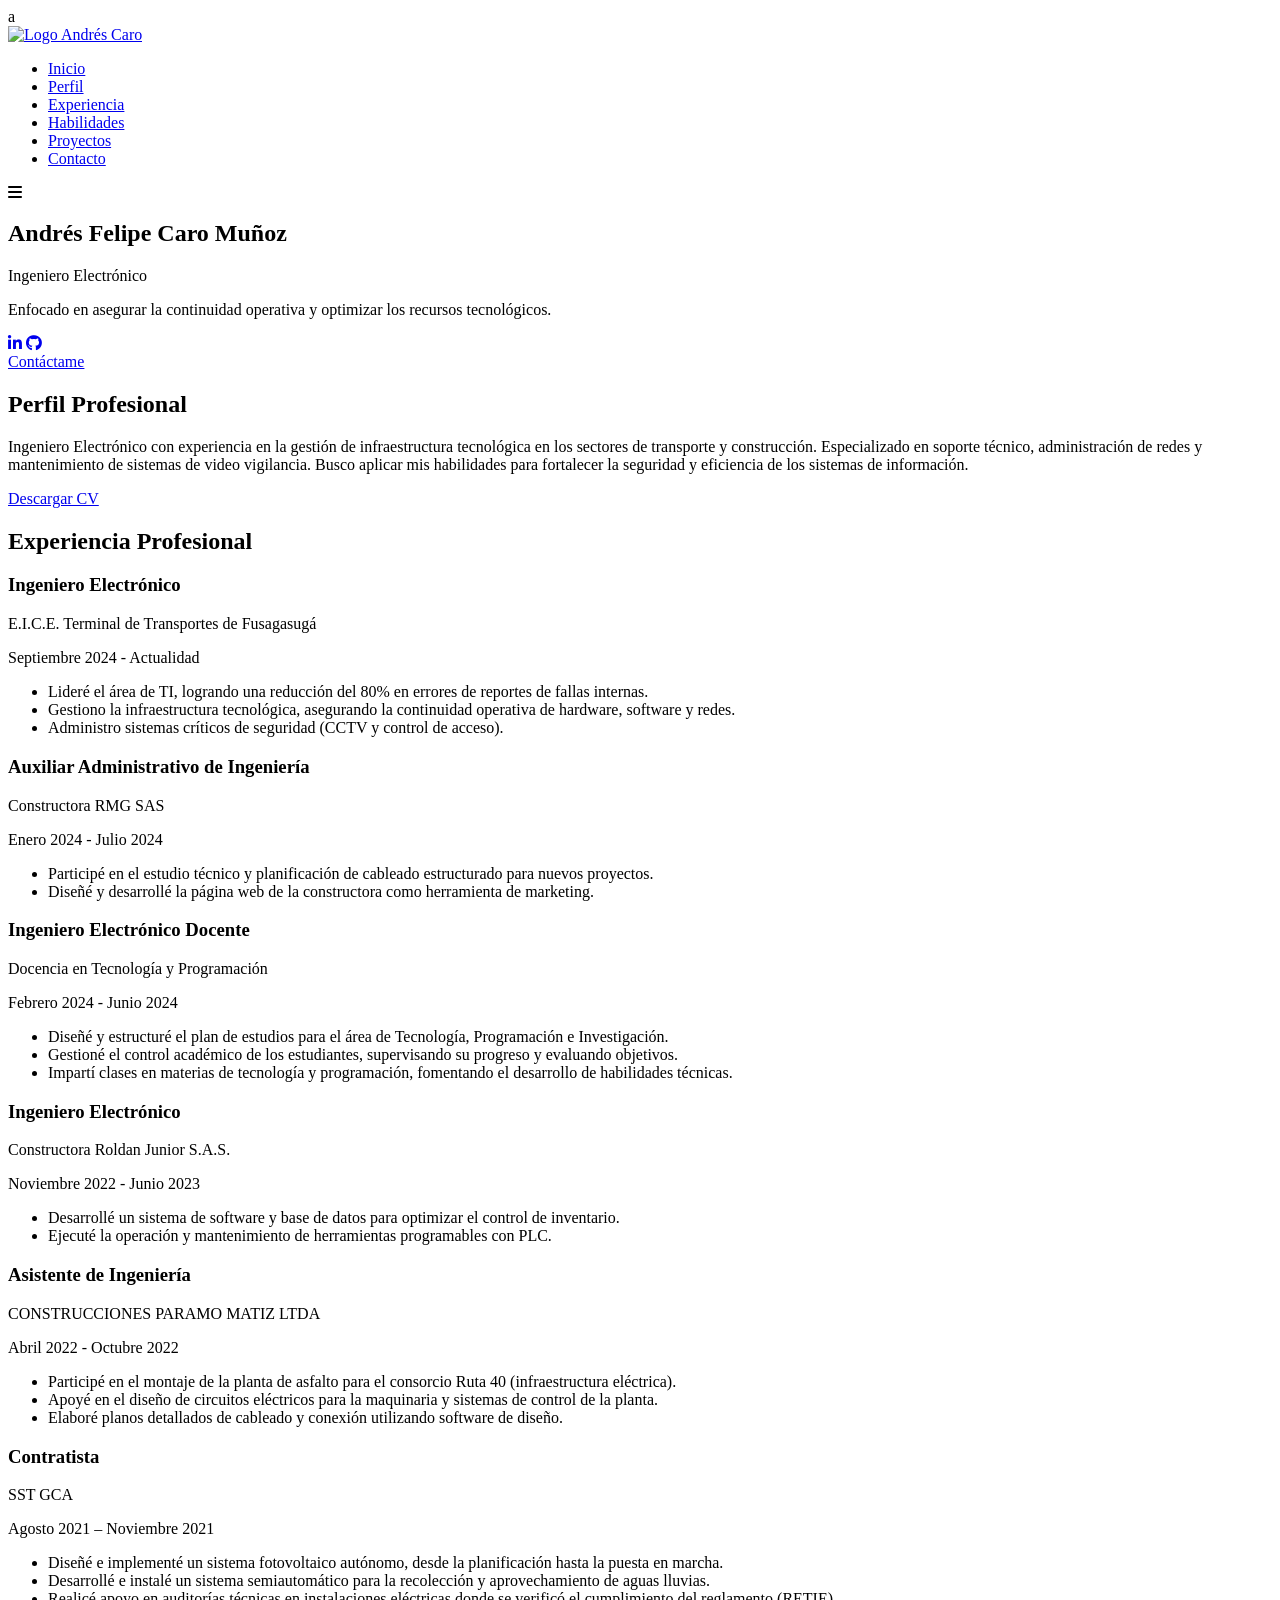
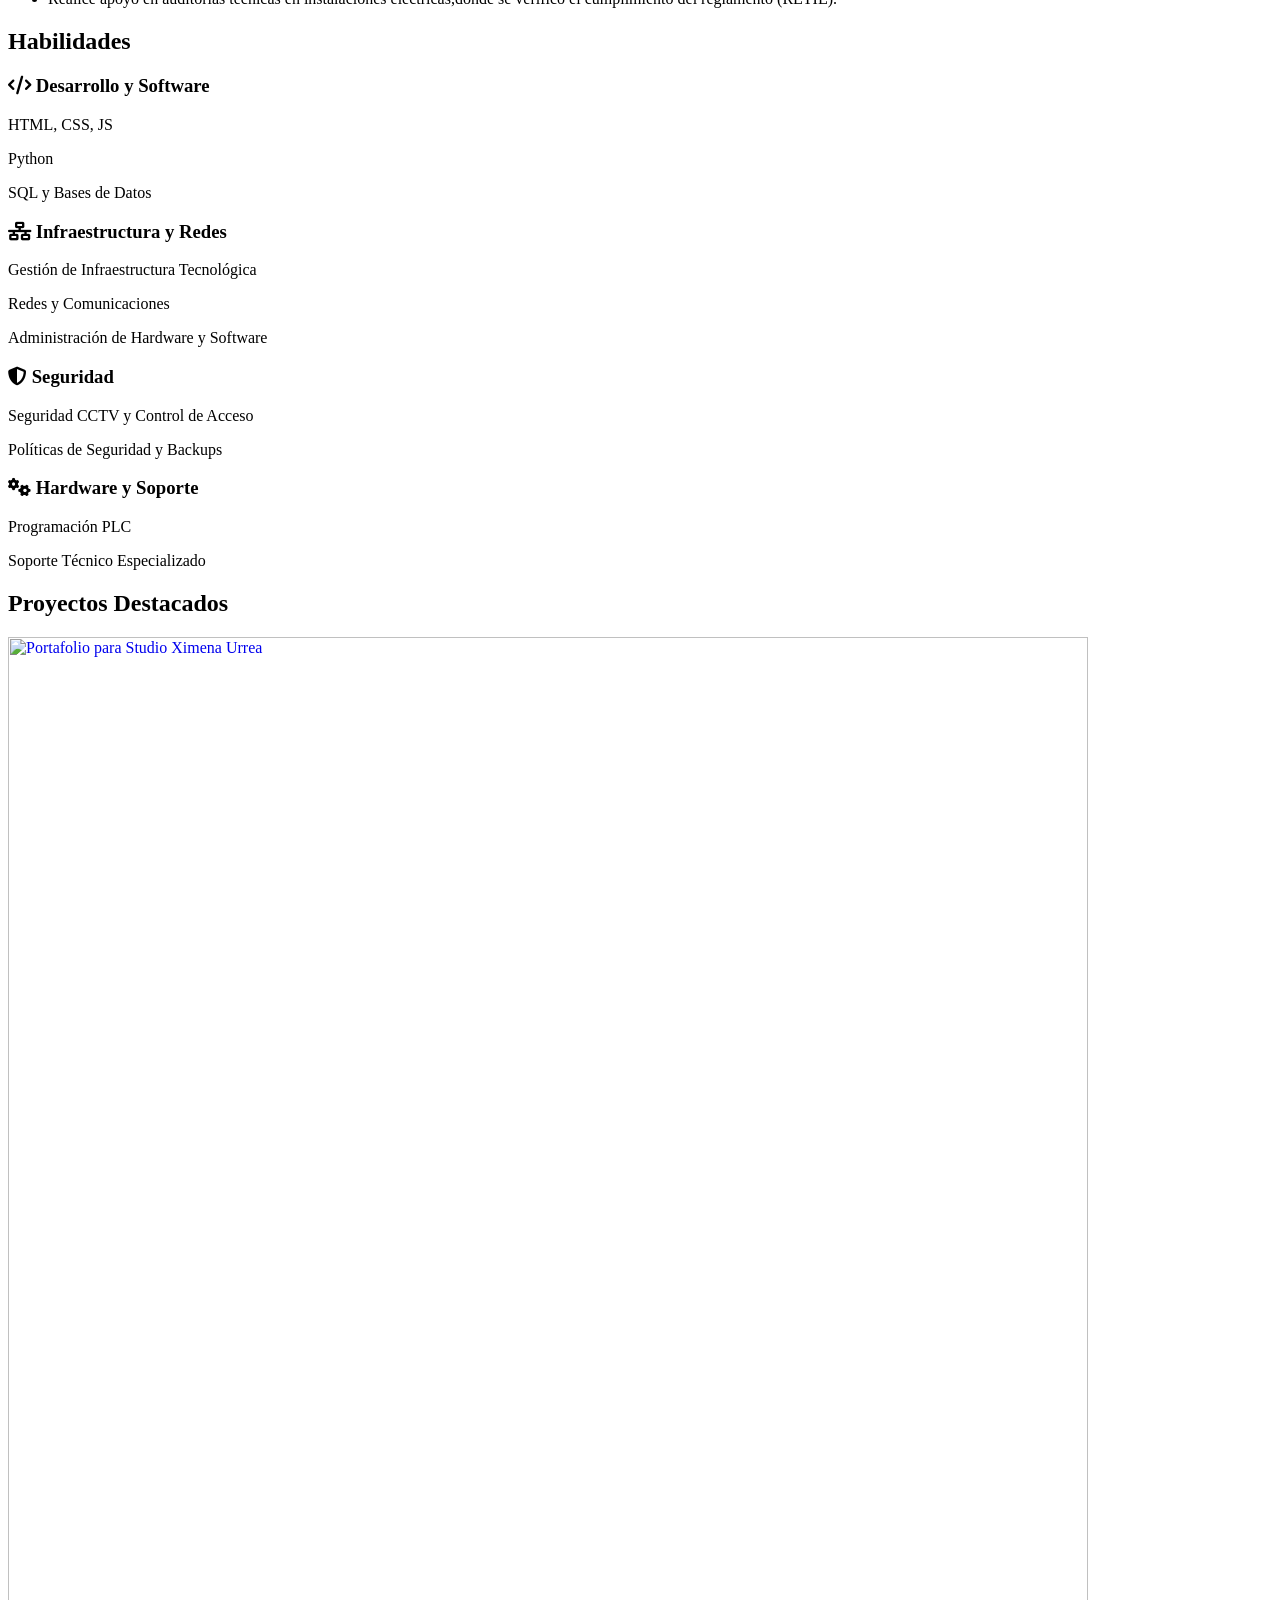
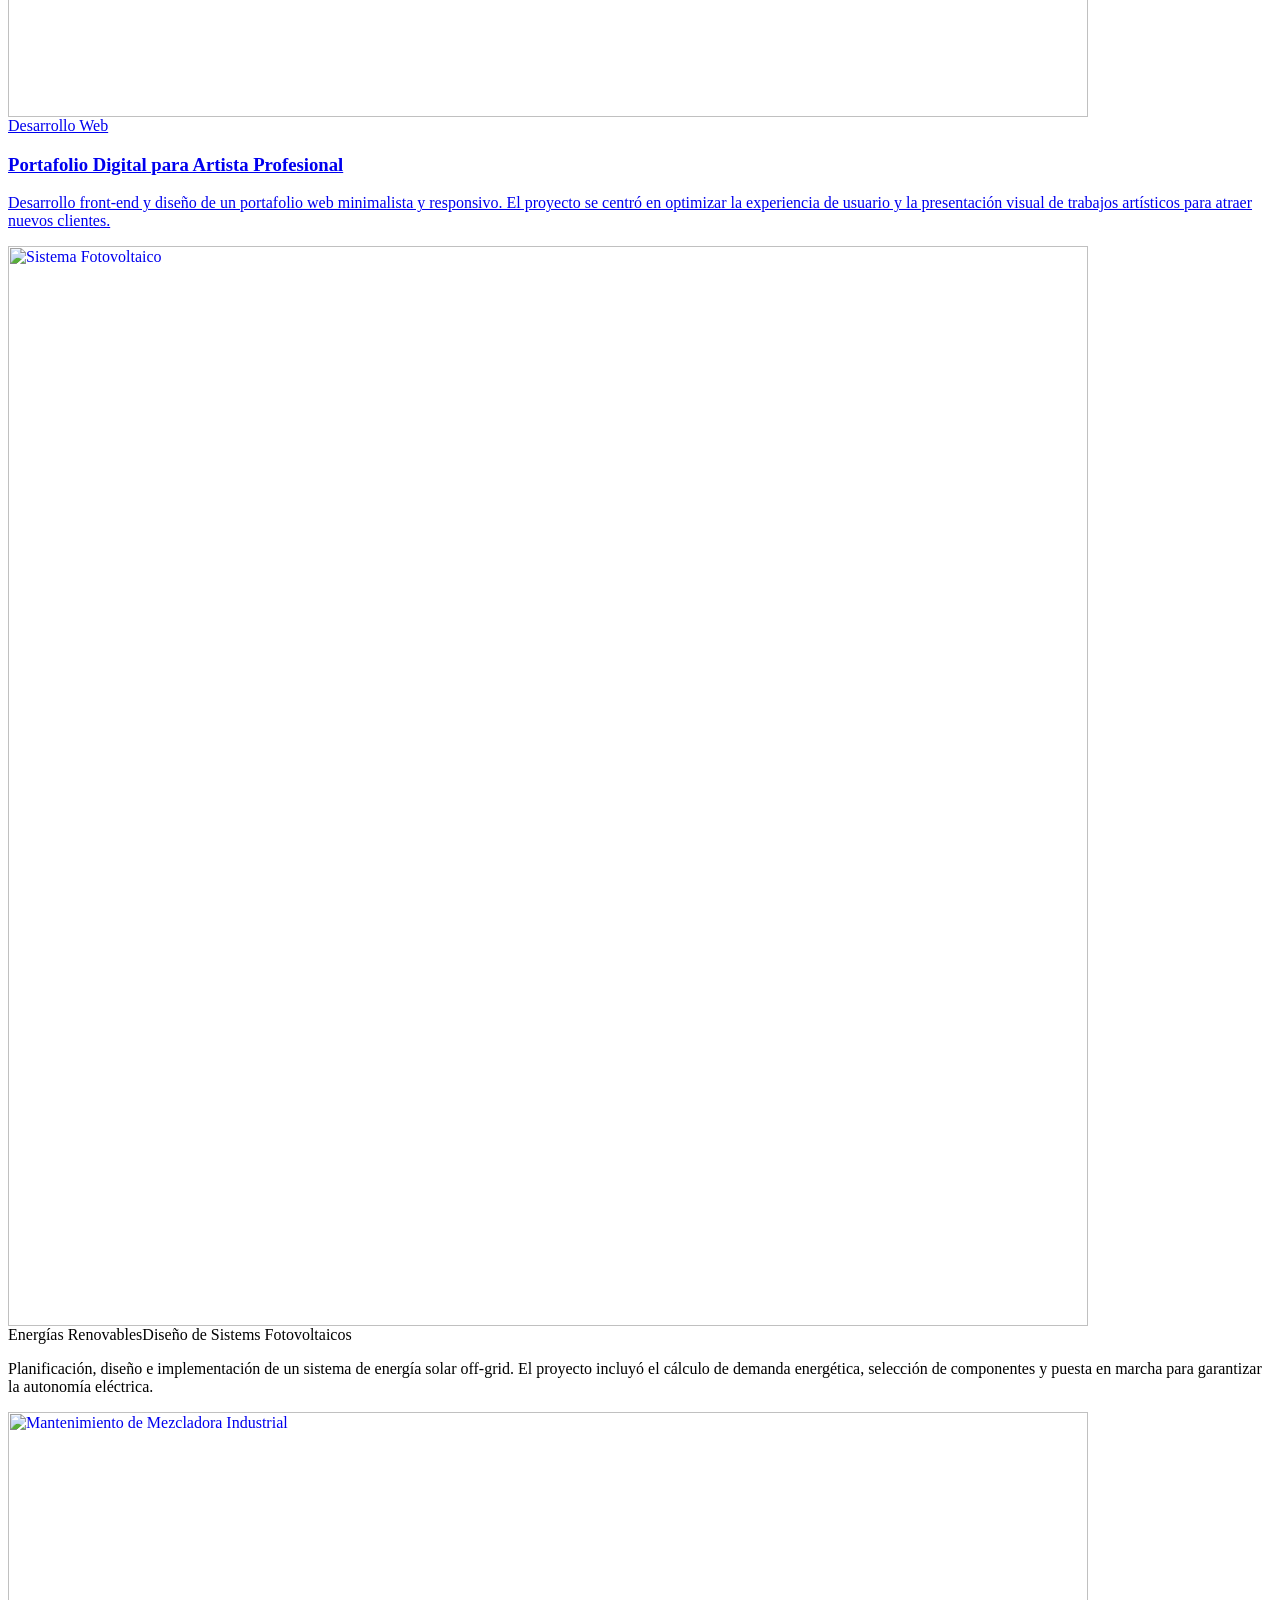
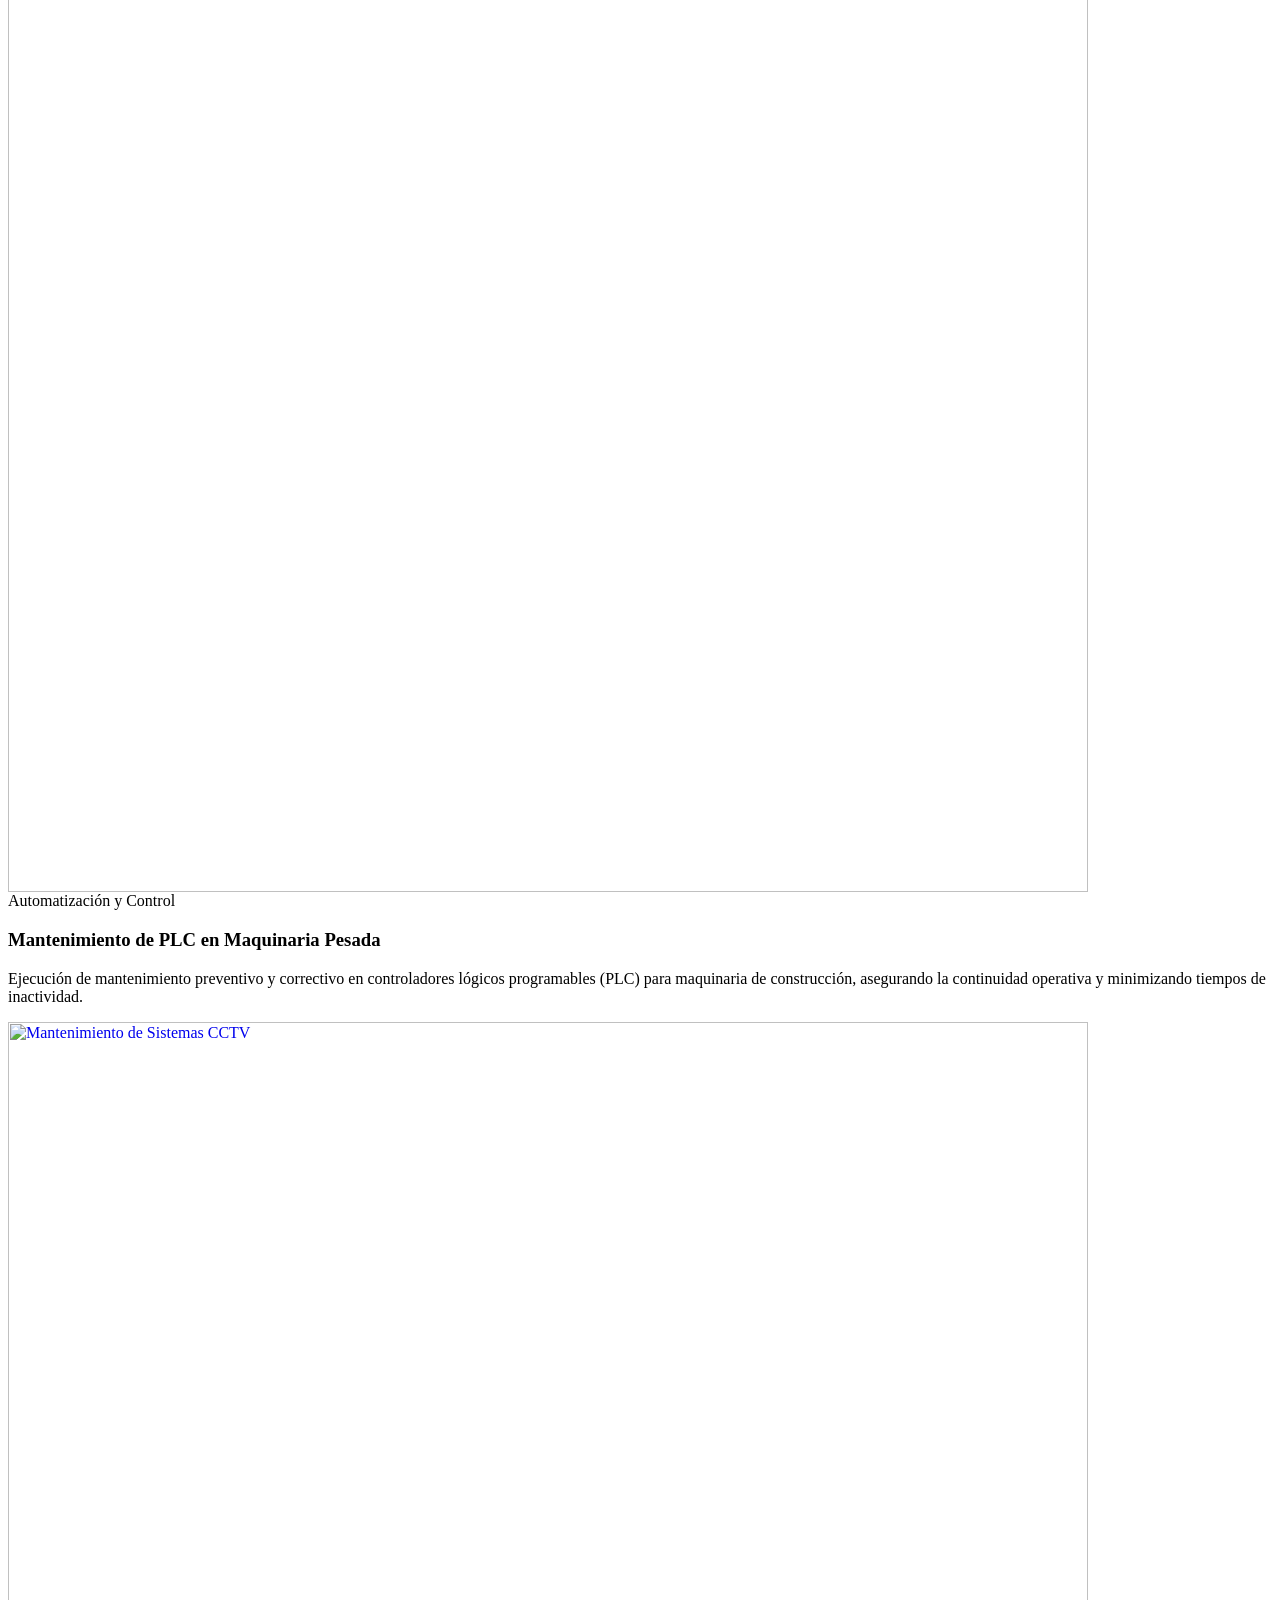
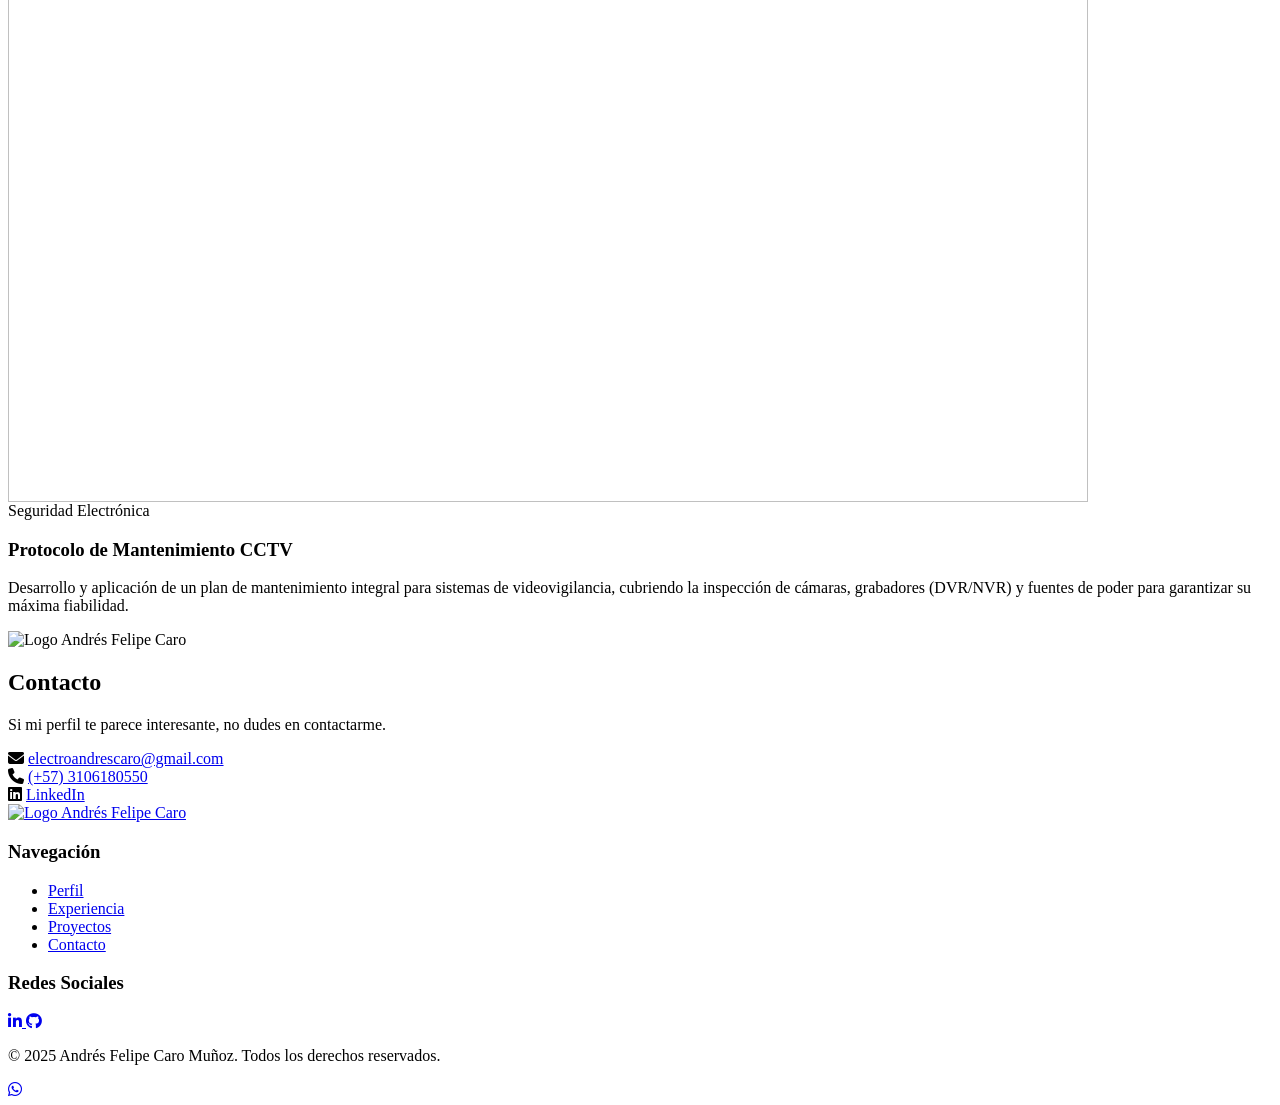
==== index.html @ 44fc9783 "Add files via upload" ====
a<!DOCTYPE html>
<html lang="es">
<head>
    <meta charset="UTF-8">
    <meta name="viewport" content="width=device-width, initial-scale=1.0">
    <title>Andrés Felipe Caro Muñoz | Ingeniero Electrónico</title>
    <link rel="icon" type="image/png" href="images/logo.png">
    <link rel="stylesheet" href="https://unpkg.com/aos@next/dist/aos.css" />

    <link rel="stylesheet" href="style.css">
    <link rel="stylesheet" href="https://cdnjs.cloudflare.com/ajax/libs/font-awesome/6.4.0/css/all.min.css">


    <link rel="stylesheet" href="https://unpkg.com/aos@next/dist/aos.css" />

    <link rel="stylesheet" href="https://cdnjs.cloudflare.com/ajax/libs/baguettebox.js/1.11.1/baguetteBox.min.css">

    <link rel="stylesheet" href="style.css">
</head>
<body>

    <header class="header">
        <nav class="nav container">
            <a href="#inicio" class="nav__logo">
                <img src="images/logo_pequeno.png" alt="Logo Andrés Caro" class="nav__logo-img">
            </a>

            <ul class="nav__list">
                <li class="nav__item"><a href="#inicio" class="nav__link">Inicio</a></li>
                <li class="nav__item"><a href="#sobre-mi" class="nav__link">Perfil</a></li>
                <li class="nav__item"><a href="#experiencia" class="nav__link">Experiencia</a></li>
                <li class="nav__item"><a href="#habilidades" class="nav__link">Habilidades</a></li>
                <li class="nav__item"><a href="#proyectos" class="nav__link">Proyectos</a></li>
                <li class="nav__item"><a href="#contacto" class="nav__link">Contacto</a></li>
            </ul>

            <div class="nav__toggle" id="nav-toggle">
                <i class="fas fa-bars"></i>
            </div>
        </nav>
    </header>

    <main>
        <section id="inicio" class="inicio">
            <div class="inicio__container">

                <h1>Andrés Felipe Caro Muñoz</h1>
                <p class="inicio__profesion">Ingeniero Electrónico</p>
                <p class="inicio__descripcion">
                    Enfocado en asegurar la continuidad operativa y optimizar los recursos tecnológicos.
                </p>
                <div class="inicio__social">
                    <a href="https://www.linkedin.com/in/afcaro7" target="_blank" class="inicio__social-link" aria-label="LinkedIn"><i class="fab fa-linkedin-in"></i></a>
                    <a href="https://github.com/AFC7" target="_blank" class="inicio__social-link" aria-label="GitHub"><i class="fab fa-github"></i></a>
                </div>
                <a href="#contacto" class="button">Contáctame</a>
            </div>
        </section>

        <section id="sobre-mi" class="section">
            <h2 class="section__title" data-aos="fade-down">Perfil Profesional</h2>
            <div class="sobre-mi__container container" data-aos="fade-down">
                <p>
                    Ingeniero Electrónico con experiencia en la gestión de infraestructura tecnológica en los sectores de transporte y construcción. Especializado en soporte técnico, administración de redes y mantenimiento de sistemas de video vigilancia. Busco aplicar mis habilidades para fortalecer la seguridad y eficiencia de los sistemas de información.
                </p>
                <a href="CV_AFC_20_25.pdf" class="button" download>Descargar CV</a>
            </div>
        </section>

        <section id="experiencia" class="section">
            <h2 class="section__title" data-aos="fade-down">Experiencia Profesional</h2>
            <div class="experiencia__container container">
                <div class="experiencia__item" data-aos="fade-up">
                    <h3>Ingeniero Electrónico</h3>
                    <p class="experiencia__empresa">E.I.C.E. Terminal de Transportes de Fusagasugá</p>
                    <p class="experiencia__fecha">Septiembre 2024 - Actualidad</p>
                    <ul>
                        <li>Lideré el área de TI, logrando una reducción del 80% en errores de reportes de fallas internas.</li>
                        <li>Gestiono la infraestructura tecnológica, asegurando la continuidad operativa de hardware, software y redes.</li>
                        <li>Administro sistemas críticos de seguridad (CCTV y control de acceso).</li>
                    </ul>
                </div>
               <div class="experiencia__item" data-aos="fade-up">
                    <h3>Auxiliar Administrativo de Ingeniería</h3>
                    <p class="experiencia__empresa">Constructora RMG SAS</p>
                    <p class="experiencia__fecha">Enero 2024 - Julio 2024</p>
                    <ul>
                        <li>Participé en el estudio técnico y planificación de cableado estructurado para nuevos proyectos.</li>
                        <li>Diseñé y desarrollé la página web de la constructora como herramienta de marketing.</li>
                    </ul>
                </div>
                <div class="experiencia__item" data-aos="fade-up">
                    <h3>Ingeniero Electrónico Docente</h3>
                    <p class="experiencia__empresa">Docencia en Tecnología y Programación</p>
                    <p class="experiencia__fecha">Febrero 2024 - Junio 2024</p>
                    <ul>
                        <li>Diseñé y estructuré el plan de estudios para el área de Tecnología, Programación e Investigación.</li>
                        <li>Gestioné el control académico de los estudiantes, supervisando su progreso y evaluando objetivos.</li>
                        <li>Impartí clases en materias de tecnología y programación, fomentando el desarrollo de habilidades técnicas.</li>
                    </ul>
                </div>
                <div class="experiencia__item" data-aos="fade-up">
                    <h3>Ingeniero Electrónico</h3>
                    <p class="experiencia__empresa">Constructora Roldan Junior S.A.S.</p>
                    <p class="experiencia__fecha">Noviembre 2022 - Junio 2023</p>
                    <ul>
                        <li>Desarrollé un sistema de software y base de datos para optimizar el control de inventario.</li>
                        <li>Ejecuté la operación y mantenimiento de herramientas programables con PLC.</li>
                    </ul>
                </div>
                <div class="experiencia__item" data-aos="fade-up">
                    <h3>Asistente de Ingeniería</h3>
                    <p class="experiencia__empresa">CONSTRUCCIONES PARAMO MATIZ LTDA</p>
                    <p class="experiencia__fecha">Abril 2022 - Octubre 2022</p>
                    <ul>
                        <li>Participé en el montaje de la planta de asfalto para el consorcio Ruta 40 (infraestructura eléctrica).</li>
                        <li>Apoyé en el diseño de circuitos eléctricos para la maquinaria y sistemas de control de la planta.</li>
                        <li>Elaboré planos detallados de cableado y conexión utilizando software de diseño.</li>
                    </ul>
                </div>
                <div class="experiencia__item" data-aos="fade-up">
                    <h3>Contratista</h3>
                    <p class="experiencia__empresa">SST GCA</p>
                    <p class="experiencia__fecha">Agosto 2021 – Noviembre 2021</p>
                    <ul>
                        <li>Diseñé e implementé un sistema fotovoltaico autónomo, desde la planificación hasta la puesta en marcha.</li>
                        <li>Desarrollé e instalé un sistema semiautomático para la recolección y aprovechamiento de aguas lluvias.</li>
                        <li>Realicé apoyo en auditorías técnicas en instalaciones eléctricas,donde se verificó el cumplimiento del reglamento (RETIE).</li>
                    </ul>
                </div>
            </div>
        </section>

<section id="habilidades" class="section">
    <h2 class="section__title" data-aos="fade-down">Habilidades</h2>
    <div class="habilidades__grid container">

        <div class="habilidad__categoria" data-aos="fade-up">
            <h3><i class="fas fa-code"></i> Desarrollo y Software</h3>
            <div class="habilidad__item">
                <p>HTML, CSS, JS</p>
                <div class="habilidad__barra"><span style="width: 90%;"></span></div>
            </div>
            <div class="habilidad__item">
                <p>Python</p>
                <div class="habilidad__barra"><span style="width: 75%;"></span></div>
            </div>
            <div class="habilidad__item">
                <p>SQL y Bases de Datos</p>
                <div class="habilidad__barra"><span style="width: 80%;"></span></div>
            </div>
        </div>

        <div class="habilidad__categoria" data-aos="fade-up" data-aos-delay="100">
            <h3><i class="fas fa-network-wired"></i> Infraestructura y Redes</h3>
            <div class="habilidad__item">
                <p>Gestión de Infraestructura Tecnológica</p>
                <div class="habilidad__barra"><span style="width: 95%;"></span></div>
            </div>
            <div class="habilidad__item">
                <p>Redes y Comunicaciones</p>
                <div class="habilidad__barra"><span style="width: 85%;"></span></div>
            </div>
            <div class="habilidad__item">
                <p>Administración de Hardware y Software</p>
                <div class="habilidad__barra"><span style="width: 90%;"></span></div>
            </div>
        </div>

        <div class="habilidad__categoria" data-aos="fade-up" data-aos-delay="200">
            <h3><i class="fas fa-shield-alt"></i> Seguridad</h3>
            <div class="habilidad__item">
                <p>Seguridad CCTV y Control de Acceso</p>
                <div class="habilidad__barra"><span style="width: 90%;"></span></div>
            </div>
            <div class="habilidad__item">
                <p>Políticas de Seguridad y Backups</p>
                <div class="habilidad__barra"><span style="width: 80%;"></span></div>
            </div>
        </div>

        <div class="habilidad__categoria" data-aos="fade-up" data-aos-delay="300">
            <h3><i class="fas fa-cogs"></i> Hardware y Soporte</h3>
            <div class="habilidad__item">
                <p>Programación PLC</p>
                <div class="habilidad__barra"><span style="width: 70%;"></span></div>
            </div>
            <div class="habilidad__item">
                <p>Soporte Técnico Especializado</p>
                <div class="habilidad__barra"><span style="width: 95%;"></span></div>
            </div>
        </div>

    </div>
</section>
   <section id="proyectos" class="section">
            <h2 class="section__title" data-aos="fade-down">Proyectos Destacados</h2>
            <div class="proyectos-grid container gallery">

                <div class="proyecto-card" data-aos="fade-up">
                    <a href="https://www.studioximenaurrea.site/" target="_blank" class="proyecto-card-link">
                        <div class="proyecto-card-imagen">
                            <img src="images/proyecto-web.webp" alt="Portafolio para Studio Ximena Urrea" width="1080" height="1080">
                        </div>
                        <div class="proyecto-card-contenido">
                            <span class="proyecto-card-categoria">Desarrollo Web</span>
                            <h3>Portafolio Digital para Artista Profesional</h3>
                            <p>Desarrollo front-end y diseño de un portafolio web minimalista y responsivo. El proyecto se centró en optimizar la experiencia de usuario y la presentación visual de trabajos artísticos para atraer nuevos clientes.</p>
                        </div>
                    </a>
                </div>

                <div class="proyecto-card" data-aos="fade-up" data-aos-delay="100">
                    <div class="proyecto-card-imagen">
                        <a href="images/panel.webp" data-caption="Instalación de paneles solares en campo.">
                            <img src="images/panel.webp" alt="Sistema Fotovoltaico" width="1080" height="1080">
                        </a>
                        <a href="images/fotovoltaico-2.webp" data-caption="Detalle del inversor y banco de baterías." style="display:none;"></a>
                        <a href="images/fotovoltaico-3.webp" data-caption="Diagrama de conexión del sistema." style="display:none;"></a>
                    </div>
                    <div class="proyecto-card-contenido">
                        <span class="proyecto-card-categoria">Energías Renovables</span
                        <h3>Diseño de Sistems Fotovoltaicos </h3>
                        <p>Planificación, diseño e implementación de un sistema de energía solar off-grid. El proyecto incluyó el cálculo de demanda energética, selección de componentes y puesta en marcha para garantizar la autonomía eléctrica.</p>
                    </div>
                </div>

                <div class="proyecto-card" data-aos="fade-up" data-aos-delay="200">
                    <div class="proyecto-card-imagen">
                        <a href="images/mezcladora.webp" data-caption="Mantenimiento de PLC en mezcladora de concreto.">
                            <img src="images/mezcladora.webp" alt="Mantenimiento de Mezcladora Industrial" width="1080" height="1080">
                        </a>
                    </div>
                    <div class="proyecto-card-contenido">
                        <span class="proyecto-card-categoria">Automatización y Control</span>
                        <h3>Mantenimiento de PLC en Maquinaria Pesada</h3>
                        <p>Ejecución de mantenimiento preventivo y correctivo en controladores lógicos programables (PLC) para maquinaria de construcción, asegurando la continuidad operativa y minimizando tiempos de inactividad.</p>
                    </div>
                </div>

                <div class="proyecto-card" data-aos="fade-up" data-aos-delay="300">
                    <div class="proyecto-card-imagen">
                        <a href="images/mantenimiento sistemas CCTV.webp" data-caption="Protocolo de mantenimiento preventivo para sistemas de videovigilancia.">
                            <img src="images/mantenimiento sistemas CCTV.webp" alt="Mantenimiento de Sistemas CCTV" width="1080" height="1080">
                        </a>
                    </div>
                    <div class="proyecto-card-contenido">
                        <span class="proyecto-card-categoria">Seguridad Electrónica</span>
                        <h3>Protocolo de Mantenimiento CCTV</h3>
                        <p>Desarrollo y aplicación de un plan de mantenimiento integral para sistemas de videovigilancia, cubriendo la inspección de cámaras, grabadores (DVR/NVR) y fuentes de poder para garantizar su máxima fiabilidad.</p>
                    </div>
                </div>

            </div>
        </section>

        <section id="contacto" class="section">
            <div class="contacto__logo-container" data-aos="fade-up">
                <img src="images/logo.png" alt="Logo Andrés Felipe Caro" class="contacto__logo-img">
            </div>
            <h2 class="section__title" data-aos="fade-down">Contacto</h2>
            <div class="contacto__container container">
                <p>Si mi perfil te parece interesante, no dudes en contactarme.</p>
                <div class="contacto__info">
                    <div class="contacto__item">
                        <i class="fas fa-envelope"></i>
                        <a href="mailto:electroandrescaro@gmail.com">electroandrescaro@gmail.com</a>
                    </div>
                    <div class="contacto__item">
                        <i class="fas fa-phone"></i>
                        <a href="tel:+573106180550">(+57) 3106180550</a>
                    </div>
                     <div class="contacto__item">
                        <i class="fab fa-linkedin"></i>
                        <a href="https://www.linkedin.com/in/afcaro7" target="_blank">LinkedIn</a>
                    </div>
                </div>
            </div>
        </section>
    </main>

  <footer class="footer">
        <div class="footer__container container">
            
            <div class="footer__content">
                <a href="#inicio" class="footer__logo">
                    <img src="images/logo.png" alt="Logo Andrés Felipe Caro" class="footer__logo-img">
                </a>
            </div>

            <div class="footer__content">
                <h3 class="footer__title">Navegación</h3>
                <ul class="footer__links">
                    <li><a href="#sobre-mi" class="footer__link">Perfil</a></li>
                    <li><a href="#experiencia" class="footer__link">Experiencia</a></li>
                    <li><a href="#proyectos" class="footer__link">Proyectos</a></li>
                    <li><a href="#contacto" class="footer__link">Contacto</a></li>
                </ul>
            </div>

            <div class="footer__content">
                <h3 class="footer__title">Redes Sociales</h3>
                <div class="footer__social">
                    <a href="https://www.linkedin.com/in/afcaro7" target="_blank" class="footer__social-link">
                        <i class="fab fa-linkedin-in"></i>
                    </a>
                    <a href="https://github.com/AFC7" target="_blank" class="footer__social-link">
                        <i class="fab fa-github"></i>
                    </a>
                </div>
            </div>

        </div>

        <p class="footer__copy">&#169; 2025 Andrés Felipe Caro Muñoz. Todos los derechos reservados.</p>
    </footer>
    <a href="https://wa.me/573106180550?text=Hola%20Andrés,%20vi%20tu%20portafolio%20web%20y%20estoy%20interesado%20en%20tu%20perfil." class="whatsapp-float-btn" target="_blank">
        <i class="fab fa-whatsapp"></i>
    </a>

    <script src="https://unpkg.com/aos@next/dist/aos.js"></script>

    <script>
        /* ================================================ */
        /* INICIALIZACIÓN DE LA LIBRERÍA DE ANIMACIONES  */
        /* ================================================ */
        // Esta línea enciende la librería AOS y le da una duración
        // estándar de 800 milisegundos a las animaciones.
        AOS.init({
            duration: 800,
            once: true // La animación solo ocurre una vez por elemento
        });


        /* ================================================ */
        /* CÓDIGO PARA EL MENÚ DE HAMBURGUESA MÓVIL      */
        /* ================================================ */
        const navMenu = document.querySelector('.nav__list');
        const navToggle = document.getElementById('nav-toggle');

        navToggle.addEventListener('click', () => {
            // Muestra u oculta el menú
            navMenu.classList.toggle('show-menu');

            // Cambia el ícono de hamburguesa a una "X" y viceversa
            const icon = navToggle.querySelector('i');
            if (icon.classList.contains('fa-bars')) {
                icon.classList.remove('fa-bars');
                icon.classList.add('fa-times');
            } else {
                icon.classList.remove('fa-times');
                icon.classList.add('fa-bars');
            }
        });
    </script>
    <script src="https://unpkg.com/aos@next/dist/aos.js"></script>
    <script src="https://cdnjs.cloudflare.com/ajax/libs/baguettebox.js/1.11.1/baguetteBox.min.js" async></script>

    <script>
        // Inicializar AOS
        AOS.init({
            duration: 800,
            once: true
        });

        // Inicializar el Menú Móvil
        // ... (tu código del menú va aquí) ...

        // 3. AÑADE LA INICIALIZACIÓN DE LA GALERÍA AQUÍ
        window.addEventListener('load', function() {
            baguetteBox.run('.gallery');
        });
    </script>
</body>

</body>
</html>

</body>
</html>
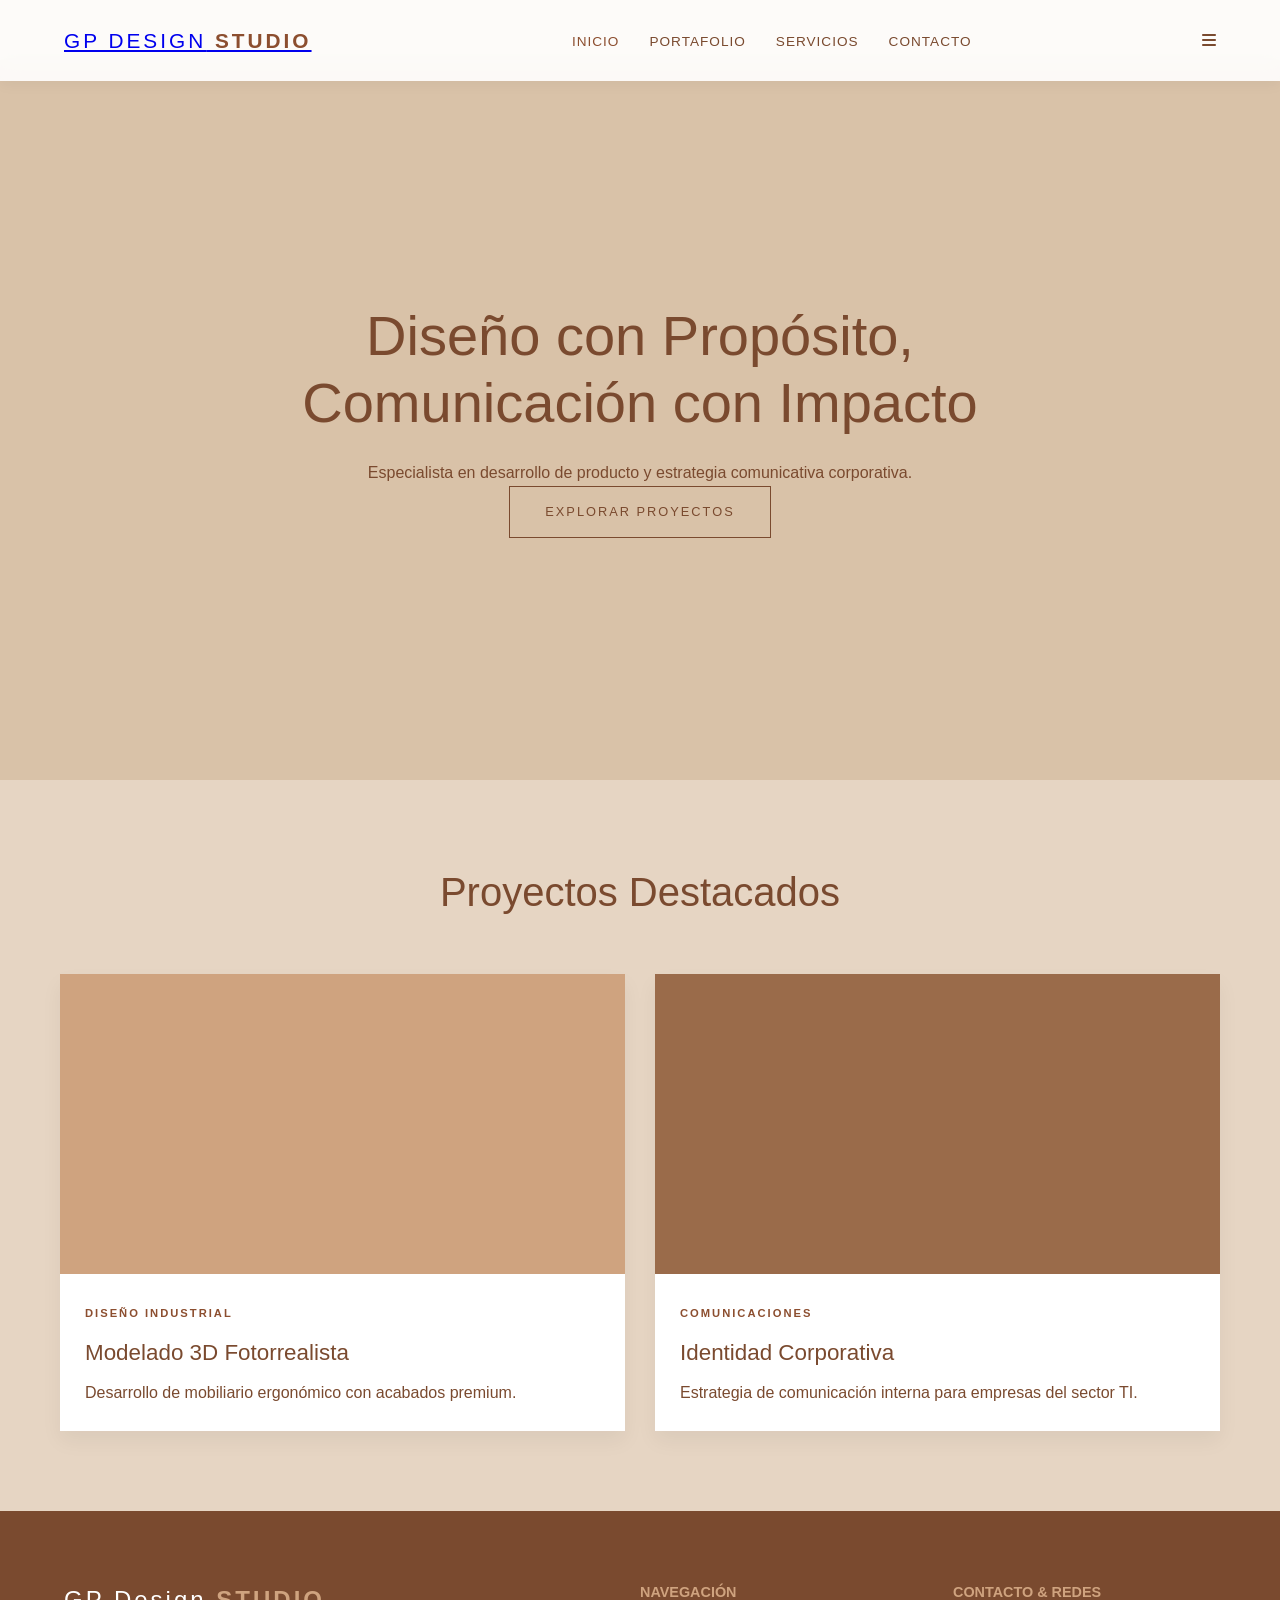
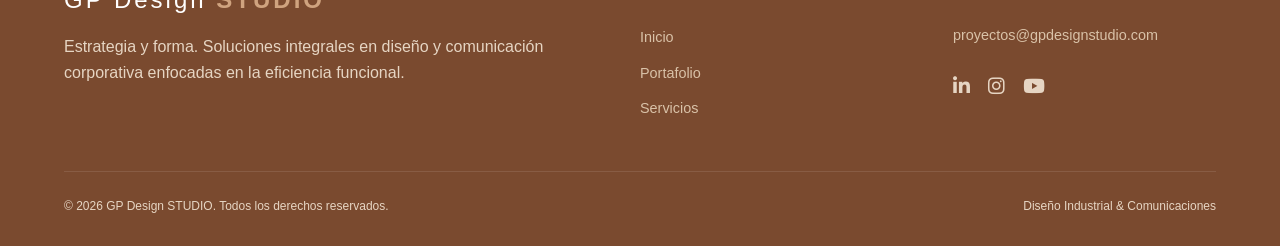
==== commit fa4134d2: "Add files via upload" ====
--- a/index.html
+++ b/index.html
@@ -1,380 +1,96 @@
-a<!DOCTYPE html>
-<html lang="es">
-<head>
-    <meta charset="UTF-8">
-    <meta name="viewport" content="width=device-width, initial-scale=1.0">
-    <title>Andrés Felipe Caro Muñoz | Ingeniero Electrónico</title>
-    <link rel="icon" type="image/png" href="images/logo.png">
-    <link rel="stylesheet" href="https://unpkg.com/aos@next/dist/aos.css" />
-
-    <link rel="stylesheet" href="style.css">
-    <link rel="stylesheet" href="https://cdnjs.cloudflare.com/ajax/libs/font-awesome/6.4.0/css/all.min.css">
-
-
-    <link rel="stylesheet" href="https://unpkg.com/aos@next/dist/aos.css" />
-
-    <link rel="stylesheet" href="https://cdnjs.cloudflare.com/ajax/libs/baguettebox.js/1.11.1/baguetteBox.min.css">
-
-    <link rel="stylesheet" href="style.css">
-</head>
-<body>
-
-    <header class="header">
-        <nav class="nav container">
-            <a href="#inicio" class="nav__logo">
-                <img src="images/logo_pequeno.png" alt="Logo Andrés Caro" class="nav__logo-img">
-            </a>
-
-            <ul class="nav__list">
-                <li class="nav__item"><a href="#inicio" class="nav__link">Inicio</a></li>
-                <li class="nav__item"><a href="#sobre-mi" class="nav__link">Perfil</a></li>
-                <li class="nav__item"><a href="#experiencia" class="nav__link">Experiencia</a></li>
-                <li class="nav__item"><a href="#habilidades" class="nav__link">Habilidades</a></li>
-                <li class="nav__item"><a href="#proyectos" class="nav__link">Proyectos</a></li>
-                <li class="nav__item"><a href="#contacto" class="nav__link">Contacto</a></li>
-            </ul>
-
-            <div class="nav__toggle" id="nav-toggle">
-                <i class="fas fa-bars"></i>
-            </div>
-        </nav>
-    </header>
-
-    <main>
-        <section id="inicio" class="inicio">
-            <div class="inicio__container">
-
-                <h1>Andrés Felipe Caro Muñoz</h1>
-                <p class="inicio__profesion">Ingeniero Electrónico</p>
-                <p class="inicio__descripcion">
-                    Enfocado en asegurar la continuidad operativa y optimizar los recursos tecnológicos.
-                </p>
-                <div class="inicio__social">
-                    <a href="https://www.linkedin.com/in/afcaro7" target="_blank" class="inicio__social-link" aria-label="LinkedIn"><i class="fab fa-linkedin-in"></i></a>
-                    <a href="https://github.com/AFC7" target="_blank" class="inicio__social-link" aria-label="GitHub"><i class="fab fa-github"></i></a>
-                </div>
-                <a href="#contacto" class="button">Contáctame</a>
-            </div>
-        </section>
-
-        <section id="sobre-mi" class="section">
-            <h2 class="section__title" data-aos="fade-down">Perfil Profesional</h2>
-            <div class="sobre-mi__container container" data-aos="fade-down">
-                <p>
-                    Ingeniero Electrónico con experiencia en la gestión de infraestructura tecnológica en los sectores de transporte y construcción. Especializado en soporte técnico, administración de redes y mantenimiento de sistemas de video vigilancia. Busco aplicar mis habilidades para fortalecer la seguridad y eficiencia de los sistemas de información.
-                </p>
-                <a href="CV_AFC_20_25.pdf" class="button" download>Descargar CV</a>
-            </div>
-        </section>
-
-        <section id="experiencia" class="section">
-            <h2 class="section__title" data-aos="fade-down">Experiencia Profesional</h2>
-            <div class="experiencia__container container">
-                <div class="experiencia__item" data-aos="fade-up">
-                    <h3>Ingeniero Electrónico</h3>
-                    <p class="experiencia__empresa">E.I.C.E. Terminal de Transportes de Fusagasugá</p>
-                    <p class="experiencia__fecha">Septiembre 2024 - Actualidad</p>
-                    <ul>
-                        <li>Lideré el área de TI, logrando una reducción del 80% en errores de reportes de fallas internas.</li>
-                        <li>Gestiono la infraestructura tecnológica, asegurando la continuidad operativa de hardware, software y redes.</li>
-                        <li>Administro sistemas críticos de seguridad (CCTV y control de acceso).</li>
-                    </ul>
-                </div>
-               <div class="experiencia__item" data-aos="fade-up">
-                    <h3>Auxiliar Administrativo de Ingeniería</h3>
-                    <p class="experiencia__empresa">Constructora RMG SAS</p>
-                    <p class="experiencia__fecha">Enero 2024 - Julio 2024</p>
-                    <ul>
-                        <li>Participé en el estudio técnico y planificación de cableado estructurado para nuevos proyectos.</li>
-                        <li>Diseñé y desarrollé la página web de la constructora como herramienta de marketing.</li>
-                    </ul>
-                </div>
-                <div class="experiencia__item" data-aos="fade-up">
-                    <h3>Ingeniero Electrónico Docente</h3>
-                    <p class="experiencia__empresa">Docencia en Tecnología y Programación</p>
-                    <p class="experiencia__fecha">Febrero 2024 - Junio 2024</p>
-                    <ul>
-                        <li>Diseñé y estructuré el plan de estudios para el área de Tecnología, Programación e Investigación.</li>
-                        <li>Gestioné el control académico de los estudiantes, supervisando su progreso y evaluando objetivos.</li>
-                        <li>Impartí clases en materias de tecnología y programación, fomentando el desarrollo de habilidades técnicas.</li>
-                    </ul>
-                </div>
-                <div class="experiencia__item" data-aos="fade-up">
-                    <h3>Ingeniero Electrónico</h3>
-                    <p class="experiencia__empresa">Constructora Roldan Junior S.A.S.</p>
-                    <p class="experiencia__fecha">Noviembre 2022 - Junio 2023</p>
-                    <ul>
-                        <li>Desarrollé un sistema de software y base de datos para optimizar el control de inventario.</li>
-                        <li>Ejecuté la operación y mantenimiento de herramientas programables con PLC.</li>
-                    </ul>
-                </div>
-                <div class="experiencia__item" data-aos="fade-up">
-                    <h3>Asistente de Ingeniería</h3>
-                    <p class="experiencia__empresa">CONSTRUCCIONES PARAMO MATIZ LTDA</p>
-                    <p class="experiencia__fecha">Abril 2022 - Octubre 2022</p>
-                    <ul>
-                        <li>Participé en el montaje de la planta de asfalto para el consorcio Ruta 40 (infraestructura eléctrica).</li>
-                        <li>Apoyé en el diseño de circuitos eléctricos para la maquinaria y sistemas de control de la planta.</li>
-                        <li>Elaboré planos detallados de cableado y conexión utilizando software de diseño.</li>
-                    </ul>
-                </div>
-                <div class="experiencia__item" data-aos="fade-up">
-                    <h3>Contratista</h3>
-                    <p class="experiencia__empresa">SST GCA</p>
-                    <p class="experiencia__fecha">Agosto 2021 – Noviembre 2021</p>
-                    <ul>
-                        <li>Diseñé e implementé un sistema fotovoltaico autónomo, desde la planificación hasta la puesta en marcha.</li>
-                        <li>Desarrollé e instalé un sistema semiautomático para la recolección y aprovechamiento de aguas lluvias.</li>
-                        <li>Realicé apoyo en auditorías técnicas en instalaciones eléctricas,donde se verificó el cumplimiento del reglamento (RETIE).</li>
-                    </ul>
-                </div>
-            </div>
-        </section>
-
-<section id="habilidades" class="section">
-    <h2 class="section__title" data-aos="fade-down">Habilidades</h2>
-    <div class="habilidades__grid container">
-
-        <div class="habilidad__categoria" data-aos="fade-up">
-            <h3><i class="fas fa-code"></i> Desarrollo y Software</h3>
-            <div class="habilidad__item">
-                <p>HTML, CSS, JS</p>
-                <div class="habilidad__barra"><span style="width: 90%;"></span></div>
-            </div>
-            <div class="habilidad__item">
-                <p>Python</p>
-                <div class="habilidad__barra"><span style="width: 75%;"></span></div>
-            </div>
-            <div class="habilidad__item">
-                <p>SQL y Bases de Datos</p>
-                <div class="habilidad__barra"><span style="width: 80%;"></span></div>
-            </div>
-        </div>
-
-        <div class="habilidad__categoria" data-aos="fade-up" data-aos-delay="100">
-            <h3><i class="fas fa-network-wired"></i> Infraestructura y Redes</h3>
-            <div class="habilidad__item">
-                <p>Gestión de Infraestructura Tecnológica</p>
-                <div class="habilidad__barra"><span style="width: 95%;"></span></div>
-            </div>
-            <div class="habilidad__item">
-                <p>Redes y Comunicaciones</p>
-                <div class="habilidad__barra"><span style="width: 85%;"></span></div>
-            </div>
-            <div class="habilidad__item">
-                <p>Administración de Hardware y Software</p>
-                <div class="habilidad__barra"><span style="width: 90%;"></span></div>
-            </div>
-        </div>
-
-        <div class="habilidad__categoria" data-aos="fade-up" data-aos-delay="200">
-            <h3><i class="fas fa-shield-alt"></i> Seguridad</h3>
-            <div class="habilidad__item">
-                <p>Seguridad CCTV y Control de Acceso</p>
-                <div class="habilidad__barra"><span style="width: 90%;"></span></div>
-            </div>
-            <div class="habilidad__item">
-                <p>Políticas de Seguridad y Backups</p>
-                <div class="habilidad__barra"><span style="width: 80%;"></span></div>
-            </div>
-        </div>
-
-        <div class="habilidad__categoria" data-aos="fade-up" data-aos-delay="300">
-            <h3><i class="fas fa-cogs"></i> Hardware y Soporte</h3>
-            <div class="habilidad__item">
-                <p>Programación PLC</p>
-                <div class="habilidad__barra"><span style="width: 70%;"></span></div>
-            </div>
-            <div class="habilidad__item">
-                <p>Soporte Técnico Especializado</p>
-                <div class="habilidad__barra"><span style="width: 95%;"></span></div>
-            </div>
-        </div>
-
-    </div>
-</section>
-   <section id="proyectos" class="section">
-            <h2 class="section__title" data-aos="fade-down">Proyectos Destacados</h2>
-            <div class="proyectos-grid container gallery">
-
-                <div class="proyecto-card" data-aos="fade-up">
-                    <a href="https://www.studioximenaurrea.site/" target="_blank" class="proyecto-card-link">
-                        <div class="proyecto-card-imagen">
-                            <img src="images/proyecto-web.webp" alt="Portafolio para Studio Ximena Urrea" width="1080" height="1080">
-                        </div>
-                        <div class="proyecto-card-contenido">
-                            <span class="proyecto-card-categoria">Desarrollo Web</span>
-                            <h3>Portafolio Digital para Artista Profesional</h3>
-                            <p>Desarrollo front-end y diseño de un portafolio web minimalista y responsivo. El proyecto se centró en optimizar la experiencia de usuario y la presentación visual de trabajos artísticos para atraer nuevos clientes.</p>
-                        </div>
-                    </a>
-                </div>
-
-                <div class="proyecto-card" data-aos="fade-up" data-aos-delay="100">
-                    <div class="proyecto-card-imagen">
-                        <a href="images/panel.webp" data-caption="Instalación de paneles solares en campo.">
-                            <img src="images/panel.webp" alt="Sistema Fotovoltaico" width="1080" height="1080">
-                        </a>
-                        <a href="images/fotovoltaico-2.webp" data-caption="Detalle del inversor y banco de baterías." style="display:none;"></a>
-                        <a href="images/fotovoltaico-3.webp" data-caption="Diagrama de conexión del sistema." style="display:none;"></a>
-                    </div>
-                    <div class="proyecto-card-contenido">
-                        <span class="proyecto-card-categoria">Energías Renovables</span
-                        <h3>Diseño de Sistems Fotovoltaicos </h3>
-                        <p>Planificación, diseño e implementación de un sistema de energía solar off-grid. El proyecto incluyó el cálculo de demanda energética, selección de componentes y puesta en marcha para garantizar la autonomía eléctrica.</p>
-                    </div>
-                </div>
-
-                <div class="proyecto-card" data-aos="fade-up" data-aos-delay="200">
-                    <div class="proyecto-card-imagen">
-                        <a href="images/mezcladora.webp" data-caption="Mantenimiento de PLC en mezcladora de concreto.">
-                            <img src="images/mezcladora.webp" alt="Mantenimiento de Mezcladora Industrial" width="1080" height="1080">
-                        </a>
-                    </div>
-                    <div class="proyecto-card-contenido">
-                        <span class="proyecto-card-categoria">Automatización y Control</span>
-                        <h3>Mantenimiento de PLC en Maquinaria Pesada</h3>
-                        <p>Ejecución de mantenimiento preventivo y correctivo en controladores lógicos programables (PLC) para maquinaria de construcción, asegurando la continuidad operativa y minimizando tiempos de inactividad.</p>
-                    </div>
-                </div>
-
-                <div class="proyecto-card" data-aos="fade-up" data-aos-delay="300">
-                    <div class="proyecto-card-imagen">
-                        <a href="images/mantenimiento sistemas CCTV.webp" data-caption="Protocolo de mantenimiento preventivo para sistemas de videovigilancia.">
-                            <img src="images/mantenimiento sistemas CCTV.webp" alt="Mantenimiento de Sistemas CCTV" width="1080" height="1080">
-                        </a>
-                    </div>
-                    <div class="proyecto-card-contenido">
-                        <span class="proyecto-card-categoria">Seguridad Electrónica</span>
-                        <h3>Protocolo de Mantenimiento CCTV</h3>
-                        <p>Desarrollo y aplicación de un plan de mantenimiento integral para sistemas de videovigilancia, cubriendo la inspección de cámaras, grabadores (DVR/NVR) y fuentes de poder para garantizar su máxima fiabilidad.</p>
-                    </div>
-                </div>
-
-            </div>
-        </section>
-
-        <section id="contacto" class="section">
-            <div class="contacto__logo-container" data-aos="fade-up">
-                <img src="images/logo.png" alt="Logo Andrés Felipe Caro" class="contacto__logo-img">
-            </div>
-            <h2 class="section__title" data-aos="fade-down">Contacto</h2>
-            <div class="contacto__container container">
-                <p>Si mi perfil te parece interesante, no dudes en contactarme.</p>
-                <div class="contacto__info">
-                    <div class="contacto__item">
-                        <i class="fas fa-envelope"></i>
-                        <a href="mailto:electroandrescaro@gmail.com">electroandrescaro@gmail.com</a>
-                    </div>
-                    <div class="contacto__item">
-                        <i class="fas fa-phone"></i>
-                        <a href="tel:+573106180550">(+57) 3106180550</a>
-                    </div>
-                     <div class="contacto__item">
-                        <i class="fab fa-linkedin"></i>
-                        <a href="https://www.linkedin.com/in/afcaro7" target="_blank">LinkedIn</a>
-                    </div>
-                </div>
-            </div>
-        </section>
-    </main>
-
-  <footer class="footer">
-        <div class="footer__container container">
-            
-            <div class="footer__content">
-                <a href="#inicio" class="footer__logo">
-                    <img src="images/logo.png" alt="Logo Andrés Felipe Caro" class="footer__logo-img">
-                </a>
-            </div>
-
-            <div class="footer__content">
-                <h3 class="footer__title">Navegación</h3>
-                <ul class="footer__links">
-                    <li><a href="#sobre-mi" class="footer__link">Perfil</a></li>
-                    <li><a href="#experiencia" class="footer__link">Experiencia</a></li>
-                    <li><a href="#proyectos" class="footer__link">Proyectos</a></li>
-                    <li><a href="#contacto" class="footer__link">Contacto</a></li>
-                </ul>
-            </div>
-
-            <div class="footer__content">
-                <h3 class="footer__title">Redes Sociales</h3>
-                <div class="footer__social">
-                    <a href="https://www.linkedin.com/in/afcaro7" target="_blank" class="footer__social-link">
-                        <i class="fab fa-linkedin-in"></i>
-                    </a>
-                    <a href="https://github.com/AFC7" target="_blank" class="footer__social-link">
-                        <i class="fab fa-github"></i>
-                    </a>
-                </div>
-            </div>
-
-        </div>
-
-        <p class="footer__copy">&#169; 2025 Andrés Felipe Caro Muñoz. Todos los derechos reservados.</p>
-    </footer>
-    <a href="https://wa.me/573106180550?text=Hola%20Andrés,%20vi%20tu%20portafolio%20web%20y%20estoy%20interesado%20en%20tu%20perfil." class="whatsapp-float-btn" target="_blank">
-        <i class="fab fa-whatsapp"></i>
-    </a>
-
-    <script src="https://unpkg.com/aos@next/dist/aos.js"></script>
-
-    <script>
-        /* ================================================ */
-        /* INICIALIZACIÓN DE LA LIBRERÍA DE ANIMACIONES  */
-        /* ================================================ */
-        // Esta línea enciende la librería AOS y le da una duración
-        // estándar de 800 milisegundos a las animaciones.
-        AOS.init({
-            duration: 800,
-            once: true // La animación solo ocurre una vez por elemento
-        });
-
-
-        /* ================================================ */
-        /* CÓDIGO PARA EL MENÚ DE HAMBURGUESA MÓVIL      */
-        /* ================================================ */
-        const navMenu = document.querySelector('.nav__list');
-        const navToggle = document.getElementById('nav-toggle');
-
-        navToggle.addEventListener('click', () => {
-            // Muestra u oculta el menú
-            navMenu.classList.toggle('show-menu');
-
-            // Cambia el ícono de hamburguesa a una "X" y viceversa
-            const icon = navToggle.querySelector('i');
-            if (icon.classList.contains('fa-bars')) {
-                icon.classList.remove('fa-bars');
-                icon.classList.add('fa-times');
-            } else {
-                icon.classList.remove('fa-times');
-                icon.classList.add('fa-bars');
-            }
-        });
-    </script>
-    <script src="https://unpkg.com/aos@next/dist/aos.js"></script>
-    <script src="https://cdnjs.cloudflare.com/ajax/libs/baguettebox.js/1.11.1/baguetteBox.min.js" async></script>
-
-    <script>
-        // Inicializar AOS
-        AOS.init({
-            duration: 800,
-            once: true
-        });
-
-        // Inicializar el Menú Móvil
-        // ... (tu código del menú va aquí) ...
-
-        // 3. AÑADE LA INICIALIZACIÓN DE LA GALERÍA AQUÍ
-        window.addEventListener('load', function() {
-            baguetteBox.run('.gallery');
-        });
-    </script>
-</body>
-
-</body>
-</html>
-
-</body>
-</html>
+<!DOCTYPE html>
+<html lang="es">
+<head>
+    <meta charset="UTF-8">
+    <meta name="viewport" content="width=device-width, initial-scale=1.0">
+    <title>GP Design STUDIO | Diseño & Comunicaciones</title>
+    <link rel="stylesheet" href="style.css">
+    <link rel="stylesheet" href="https://cdnjs.cloudflare.com/ajax/libs/font-awesome/6.4.2/css/all.min.css">
+<meta name="viewport" content="width=device-width, initial-scale=1.0">
+</head>
+<body>
+
+<header>
+    <nav class="contenedor-nav">
+        <a href="index.html" class="logo">GP Design<span> STUDIO</span></a>
+        <ul class="nav-links">
+            <li><a href="index.html" class="active">Inicio</a></li>
+            <li><a href="portafolio.html">Portafolio</a></li>
+            <li><a href="servicios.html">Servicios</a></li>
+            <li><a href="contacto.html">Contacto</a></li>
+        </ul>
+        <div class="nav__toggle" id="nav-toggle">
+                <i class="fas fa-bars"></i>
+            </div>
+    </nav>
+</header>
+
+    <main>
+        <section class="hero">
+            <div class="hero-content">
+                <h1>Diseño con Propósito,<br>Comunicación con Impacto</h1>
+                <p>Especialista en desarrollo de producto y estrategia comunicativa corporativa.</p>
+                <a href="portafolio.html" class="btn-main">Explorar Proyectos</a>
+            </div>
+        </section>
+
+        <section id="proyectos" class="content">
+            <h2 class="section-title">Proyectos Destacados</h2>
+            <div class="projects-grid">
+                <div class="project-card">
+                    <div class="project-img" style="background-color: var(--arena);"></div>
+                    <div class="project-info">
+                        <span>Diseño Industrial</span>
+                        <h3>Modelado 3D Fotorrealista</h3>
+                        <p>Desarrollo de mobiliario ergonómico con acabados premium.</p>
+                    </div>
+                </div>
+                <div class="project-card">
+                    <div class="project-img" style="background-color: var(--marron-medio);"></div>
+                    <div class="project-info">
+                        <span>Comunicaciones</span>
+                        <h3>Identidad Corporativa</h3>
+                        <p>Estrategia de comunicación interna para empresas del sector TI.</p>
+                    </div>
+                </div>
+            </div>
+        </section>
+    </main>
+
+<link rel="stylesheet" href="https://cdnjs.cloudflare.com/ajax/libs/font-awesome/6.4.2/css/all.min.css">
+
+<footer>
+    <div class="footer-content">
+        <div class="footer-col">
+            <div class="logo-footer">GP Design<span> STUDIO</span></div>
+            <p>Estrategia y forma. Soluciones integrales en diseño y comunicación corporativa enfocadas en la eficiencia funcional.</p>
+        </div>
+        <div class="footer-col">
+            <h4>Navegación</h4>
+            <ul>
+                <li><a href="index.html">Inicio</a></li>
+                <li><a href="portafolio.html">Portafolio</a></li>
+                <li><a href="servicios.html">Servicios</a></li>
+            </ul>
+        </div>
+        <div class="footer-col">
+            <h4>Contacto & Redes</h4>
+            <ul class="contact-list">
+                <li>proyectos@gpdesignstudio.com</li>
+            </ul>
+            <div class="footer-social">
+                <a href="https://linkedin.com" target="_blank" title="LinkedIn"><i class="fa-brands fa-linkedin-in"></i></a>
+                <a href="https://instagram.com" target="_blank" title="Instagram"><i class="fa-brands fa-instagram"></i></a>
+                <a href="https://youtube.com" target="_blank" title="YouTube"><i class="fa-brands fa-youtube"></i></a>
+            </div>
+        </div>
+    </div>
+    <div class="footer-bottom">
+        <p>&copy; 2026 GP Design STUDIO. Todos los derechos reservados.</p>
+        <p>Diseño Industrial & Comunicaciones</p>
+    </div>
+</footer>
+
+    <script src="script.js"></script>
+</body>
+</html>
--- a/style.css
+++ b/style.css
@@ -0,0 +1,671 @@
+:root {
+    --beige-muy-claro: #E6D5C3;
+    --beige: #D9C2A8;
+    --arena: #CFA37F;
+    --marron-claro: #B78963;
+    --marron-medio: #9A6B4A;
+    --marron-oscuro: #7A4A2F;
+    --terracota: #8C4E2F;
+    --blanco: #ffffff;
+}
+
+* {
+    margin: 0;
+    padding: 0;
+    box-sizing: border-box;
+    font-family: 'Helvetica Neue', Helvetica, Arial, sans-serif;
+}
+
+body {
+    background-color: var(--beige-muy-claro);
+    color: var(--marron-oscuro);
+    line-height: 1.6;
+}
+
+/* --- NAVEGACIÓN --- */
+header {
+    padding: 1.5rem 5%;
+    background: rgba(255, 255, 255, 0.9);
+    backdrop-filter: blur(10px);
+    position: fixed;
+    width: 100%;
+    top: 0;
+    z-index: 1000;
+    box-shadow: 0 2px 15px rgba(0,0,0,0.05);
+    transition: all 0.3s ease;
+}
+
+nav {
+    display: flex;
+    justify-content: space-between;
+    align-items: center;
+    max-width: 1200px;
+    margin: 0 auto;
+}
+
+.logo {
+    font-size: 1.3rem;
+    letter-spacing: 3px;
+    font-weight: 300;
+    text-transform: uppercase;
+}
+
+.logo span { font-weight: 700; color: var(--terracota); }
+
+nav ul { display: flex; list-style: none; }
+
+nav ul li { margin-left: 30px; }
+
+nav ul li a {
+    text-decoration: none;
+    color: var(--marron-oscuro);
+    font-size: 0.85rem;
+    text-transform: uppercase;
+    letter-spacing: 1px;
+    transition: 0.3s;
+}
+
+nav ul li a:hover, nav ul li a.active { color: var(--terracota); }
+
+/* --- HERO SECTION --- */
+.hero {
+    height: 80vh;
+    display: flex;
+    align-items: center;
+    justify-content: center;
+    text-align: center;
+    background-color: var(--beige);
+    padding: 0 10%;
+    margin-top: 60px;
+}
+
+.hero h1 {
+    font-size: 3.5rem;
+    font-weight: 300;
+    margin-bottom: 1.5rem;
+    color: var(--marron-oscuro);
+    line-height: 1.2;
+}
+
+.btn-main {
+    display: inline-block;
+    padding: 15px 35px;
+    border: 1px solid var(--marron-oscuro);
+    text-decoration: none;
+    color: var(--marron-oscuro);
+    text-transform: uppercase;
+    letter-spacing: 2px;
+    font-size: 0.8rem;
+    transition: all 0.4s ease;
+}
+
+.btn-main:hover {
+    background: var(--marron-oscuro);
+    color: white;
+    transform: translateY(-3px);
+}
+
+/* --- GRILLA DE PROYECTOS --- */
+.content, .portfolio-page { 
+    max-width: 1200px; 
+    margin: 0 auto; 
+    padding: 80px 20px; 
+}
+
+.section-title {
+    margin-bottom: 50px;
+    font-weight: 300;
+    font-size: 2.5rem;
+    text-align: center;
+}
+
+.projects-grid {
+    display: grid;
+    grid-template-columns: repeat(auto-fit, minmax(350px, 1fr));
+    gap: 30px;
+}
+
+.project-card {
+    background: var(--blanco);
+    overflow: hidden;
+    transition: all 0.4s ease;
+    box-shadow: 0 10px 20px rgba(0,0,0,0.05);
+}
+
+.project-card:hover { transform: translateY(-10px); box-shadow: 0 15px 30px rgba(0,0,0,0.1); }
+
+.project-img {
+    height: 300px;
+    width: 100%;
+    transition: transform 0.5s ease;
+}
+
+.project-card:hover .project-img { transform: scale(1.05); }
+
+.project-info { padding: 25px; }
+
+.project-info span {
+    font-size: 0.7rem;
+    text-transform: uppercase;
+    color: var(--terracota);
+    letter-spacing: 2px;
+    font-weight: bold;
+}
+
+.project-info h3 { margin: 10px 0; font-weight: 500; font-size: 1.4rem; }
+
+/* --- FILTROS PORTAFOLIO --- */
+.filter-container { text-align: center; margin-bottom: 50px; margin-top: 100px; }
+
+.filter-btn {
+    background: transparent;
+    border: 1px solid var(--marron-claro);
+    color: var(--marron-oscuro);
+    padding: 10px 20px;
+    margin: 5px;
+    cursor: pointer;
+    font-size: 0.75rem;
+    text-transform: uppercase;
+    letter-spacing: 1px;
+    transition: all 0.3s ease;
+}
+
+.filter-btn:hover, .filter-btn.active {
+    background: var(--marron-oscuro);
+    color: white;
+}
+
+/* --- FOOTER PROFESIONAL --- */
+footer {
+    background-color: var(--marron-oscuro);
+    color: var(--beige-muy-claro);
+    padding: 70px 5% 30px;
+}
+
+.footer-content {
+    display: grid;
+    grid-template-columns: 2fr 1fr 1fr;
+    gap: 50px;
+    max-width: 1200px;
+    margin: 0 auto 40px;
+}
+
+.logo-footer { font-size: 1.5rem; letter-spacing: 3px; color: white; margin-bottom: 15px; }
+.logo-footer span { color: var(--arena); font-weight: 700; }
+
+.footer-col h4 { color: var(--arena); margin-bottom: 20px; text-transform: uppercase; font-size: 0.9rem; }
+
+.footer-col ul { list-style: none; }
+.footer-col ul li { margin-bottom: 10px; }
+
+.footer-col ul li a { color: var(--beige); text-decoration: none; font-size: 0.9rem; transition: 0.3s; }
+.footer-col ul li a:hover { color: white; padding-left: 5px; }
+
+.footer-bottom {
+    border-top: 1px solid rgba(255,255,255,0.1);
+    padding-top: 25px;
+    display: flex;
+    justify-content: space-between;
+    font-size: 0.75rem;
+    max-width: 1200px;
+    margin: 0 auto;
+}
+
+/* --- ANIMACIONES --- */
+.project-card.hide { display: none; }
+.project-card.show { animation: fadeIn 0.6s ease forwards; }
+
+@keyframes fadeIn {
+    from { opacity: 0; transform: translateY(20px); }
+    to { opacity: 1; transform: translateY(0); }
+}
+/* --- ESTILOS PARA REDES SOCIALES EN FOOTER --- */
+.footer-social {
+    display: flex;
+    gap: 18px;
+    margin-top: 25px;
+}
+
+.footer-social a {
+    color: var(--beige-muy-claro);
+    font-size: 1.2rem; /* Tamaño equilibrado */
+    transition: all 0.3s cubic-bezier(0.4, 0, 0.2, 1);
+    display: inline-block;
+    text-decoration: none;
+}
+
+.footer-social a:hover {
+    color: var(--arena); /* El color resalta al pasar el mouse */
+    transform: translateY(-4px); /* Pequeño salto elegante */
+}
+
+/* Ajuste opcional para la lista de contacto */
+.contact-list {
+    list-style: none;
+    margin-bottom: 10px;
+}
+
+.contact-list li {
+    font-size: 0.9rem;
+    color: var(--beige);
+}
+
+/* RESPONSIVE */
+/* Estilos por defecto (PC / Escritorio - "Mobile Last") */
+.container {
+    display: flex; /* En PC, los elementos están lado a lado */
+}
+
+/* ------------------------------------ */
+/* PUNTO DE RUPTURA: TABLET (Hasta 992px) */
+/* ------------------------------------ */
+@media (max-width: 992px) {
+    /* Aquí se aplican estilos para pantallas más pequeñas, como las tablets */
+    .container {
+        padding: 0 15px; /* Reducir padding */
+    }
+}
+
+/* ------------------------------------ */
+/* PUNTO DE RUPTURA: MÓVIL (Hasta 768px) */
+/* ------------------------------------ */
+@media (max-width: 768px) {
+    /* Aquí se aplican estilos solo para móviles */
+    .container {
+        flex-direction: column; /* Apilar elementos en vertical */
+    }
+
+    h1 {
+        font-size: 2rem; /* Reducir el tamaño de fuente */
+    }
+}
+/* 1. MOBILE FIRST (Estilos por defecto para teléfono) */
+.container {
+    width: 100%;
+    padding: 10px;
+}
+
+/* 2. TABLET Y MÁS GRANDE (Mínimo 768px) */
+@media (min-width: 768px) {
+    .container {
+        padding: 20px;
+    }
+}
+
+/* 3. ESCRITORIO Y MÁS GRANDE (Mínimo 1200px) */
+@media (min-width: 1200px) {
+    .container {
+        max-width: 1200px;
+        margin: 0 auto;
+    }
+}
+/* ============================================================
+   ESTILOS AVANZADOS PARA LA PÁGINA DE SERVICIOS
+   ============================================================ */
+
+.services-page {
+    padding-top: 140px; /* Espacio para el header fijo */
+    background: linear-gradient(135deg, var(--beige-muy-claro) 0%, #f4eee7 100%);
+    min-height: 100vh;
+}
+
+/* Encabezado de la sección con estilo editorial */
+.services-hero {
+    text-align: center;
+    max-width: 800px;
+    margin: 0 auto 60px;
+    padding: 0 20px;
+}
+
+.services-hero .section-title {
+    font-size: clamp(2.5rem, 5vw, 3.5rem);
+    text-transform: uppercase;
+    letter-spacing: -1px;
+    margin-bottom: 20px;
+    position: relative;
+    display: inline-block;
+}
+
+.services-hero .section-title::after {
+    content: '';
+    position: absolute;
+    bottom: -10px;
+    left: 25%;
+    width: 50%;
+    height: 2px;
+    background: var(--terracota);
+}
+
+/* Grilla de servicios con espaciado moderno */
+.services-grid {
+    display: grid;
+    grid-template-columns: repeat(auto-fit, minmax(320px, 1fr));
+    gap: 40px;
+    padding: 20px;
+    margin-bottom: 100px;
+}
+
+/* Tarjeta de Servicio Estilo "Glass-Studio" */
+.service-card {
+    background: rgba(255, 255, 255, 0.6);
+    backdrop-filter: blur(10px);
+    border: 1px solid rgba(255, 255, 255, 0.4);
+    padding: 50px 40px;
+    border-radius: 2px; /* Bordes rectos para un look industrial */
+    text-align: left;
+    transition: all 0.5s cubic-bezier(0.23, 1, 0.32, 1);
+    display: flex;
+    flex-direction: column;
+    position: relative;
+    overflow: hidden;
+}
+
+.service-card::before {
+    content: '';
+    position: absolute;
+    top: 0;
+    left: 0;
+    width: 4px;
+    height: 0;
+    background: var(--terracota);
+    transition: height 0.5s ease;
+}
+
+.service-card:hover {
+    transform: translateY(-15px);
+    background: rgba(255, 255, 255, 0.9);
+    box-shadow: 0 20px 40px rgba(122, 74, 47, 0.1);
+}
+
+.service-card:hover::before {
+    height: 100%;
+}
+
+/* Iconos con contenedor circular minimalista */
+.service-icon {
+    width: 70px;
+    height: 70px;
+    background: var(--marron-oscuro);
+    color: var(--beige-muy-claro);
+    display: flex;
+    align-items: center;
+    justify-content: center;
+    font-size: 1.8rem;
+    margin-bottom: 30px;
+    border-radius: 50%;
+    transition: all 0.4s ease;
+}
+
+.service-card:hover .service-icon {
+    background: var(--terracota);
+    transform: rotateY(360deg);
+}
+
+.service-card h3 {
+    font-size: 1.6rem;
+    font-weight: 600;
+    margin-bottom: 20px;
+    color: var(--marron-oscuro);
+    letter-spacing: -0.5px;
+}
+
+.service-card p {
+    color: var(--marron-medio);
+    font-size: 1rem;
+    line-height: 1.8;
+    margin-bottom: 25px;
+}   
+/* --- SECCIÓN CTA FINAL --- */
+.cta-final {
+    position: relative;
+    padding: 120px 20px;
+    background-color: var(--marron-oscuro);
+    color: var(--beige-muy-claro);
+    text-align: center;
+    overflow: hidden;
+    /* Un corte diagonal sutil para dar dinamismo */
+    clip-path: polygon(0 10%, 100% 0, 100% 100%, 0 100%);
+}
+
+/* Efecto de luz ambiental de fondo */
+.cta-background-overlay {
+    position: absolute;
+    top: 0;
+    left: 0;
+    width: 100%;
+    height: 100%;
+    background: radial-gradient(circle at 70% 30%, rgba(207, 163, 127, 0.15) 0%, transparent 50%);
+    pointer-events: none;
+}
+
+.cta-content {
+    position: relative;
+    z-index: 2;
+    max-width: 800px;
+    margin: 0 auto;
+}
+
+.cta-tagline {
+    display: block;
+    text-transform: uppercase;
+    letter-spacing: 4px;
+    font-size: 0.8rem;
+    color: var(--arena);
+    margin-bottom: 15px;
+    font-weight: 600;
+}
+
+.cta-title {
+    font-size: clamp(2rem, 5vw, 3rem);
+    font-weight: 300;
+    line-height: 1.1;
+    margin-bottom: 25px;
+}
+
+.cta-description {
+    font-size: 1.1rem;
+    line-height: 1.8;
+    color: rgba(230, 213, 195, 0.8); /* Beige con transparencia */
+    margin-bottom: 40px;
+}
+
+.cta-description strong {
+    color: var(--blanco);
+    display: block;
+    margin-top: 10px;
+}
+
+/* Botón Especial para el CTA */
+.btn-primary-cta {
+    display: inline-flex;
+    align-items: center;
+    gap: 15px;
+    padding: 18px 45px;
+    background-color: var(--terracota);
+    color: white;
+    text-decoration: none;
+    text-transform: uppercase;
+    font-size: 0.85rem;
+    font-weight: 700;
+    letter-spacing: 2px;
+    transition: all 0.4s cubic-bezier(0.175, 0.885, 0.32, 1.275);
+    border: 1px solid var(--terracota);
+}
+
+.btn-primary-cta i {
+    transition: transform 0.4s ease;
+}
+
+.btn-primary-cta:hover {
+    background-color: transparent;
+    color: var(--arena);
+    border-color: var(--arena);
+    transform: scale(1.05);
+}
+
+.btn-primary-cta:hover i {
+    transform: translateX(8px);
+}
+
+/* Responsivo */
+@media (max-width: 768px) {
+    .cta-final {
+        padding: 80px 20px;
+        clip-path: none; /* Quitamos el corte en móvil para evitar espacios raros */
+    }
+    
+    .cta-title {
+        font-size: 2rem;
+    }
+}
+/* --- PÁGINA DE CONTACTO --- */
+.contact-page {
+    padding-top: 140px;
+    padding-bottom: 80px;
+    background-color: var(--beige-muy-claro);
+}
+
+.contact-container {
+    display: grid;
+    grid-template-columns: 1fr 1.2fr;
+    gap: 60px;
+    align-items: start;
+}
+
+.contact-info .tagline {
+    color: var(--terracota);
+    text-transform: uppercase;
+    letter-spacing: 3px;
+    font-weight: 700;
+    font-size: 0.8rem;
+}
+
+.contact-info .section-title {
+    text-align: left;
+    margin-bottom: 20px;
+    font-size: 3rem;
+}
+
+.contact-details {
+    margin-top: 40px;
+}
+
+.detail-item {
+    display: flex;
+    align-items: center;
+    gap: 20px;
+    margin-bottom: 25px;
+}
+
+.detail-item i {
+    font-size: 1.5rem;
+    color: var(--marron-oscuro);
+    background: white;
+    width: 50px;
+    height: 50px;
+    display: flex;
+    align-items: center;
+    justify-content: center;
+    border-radius: 50%;
+    box-shadow: 0 5px 15px rgba(0,0,0,0.05);
+}
+
+.detail-item h4 {
+    font-size: 0.9rem;
+    color: var(--terracota);
+    text-transform: uppercase;
+}
+
+/* FORMULARIO */
+.contact-form-wrapper {
+    background: white;
+    padding: 50px;
+    box-shadow: 0 20px 50px rgba(122, 74, 47, 0.1);
+}
+
+.form-group {
+    margin-bottom: 25px;
+}
+
+.form-group label {
+    display: block;
+    font-size: 0.85rem;
+    font-weight: 700;
+    text-transform: uppercase;
+    color: var(--marron-oscuro);
+    margin-bottom: 10px;
+}
+
+.form-group input, .form-group textarea {
+    width: 100%;
+    padding: 15px;
+    border: 1px solid var(--beige);
+    background: #f9f9f9;
+    font-size: 1rem;
+    transition: all 0.3s;
+}
+
+.form-group input:focus, .form-group textarea:focus {
+    outline: none;
+    border-color: var(--terracota);
+    background: white;
+}
+
+/* Selector de Interés Ingenioso */
+.interest-selector {
+    display: flex;
+    gap: 10px;
+}
+
+.interest-selector input[type="radio"] {
+    display: none;
+}
+
+.interest-selector label {
+    flex: 1;
+    padding: 12px;
+    border: 1px solid var(--beige);
+    text-align: center;
+    cursor: pointer;
+    font-size: 0.8rem;
+    background: #f9f9f9;
+    transition: 0.3s;
+}
+
+.interest-selector input[type="radio"]:checked + label {
+    background: var(--marron-oscuro);
+    color: white;
+    border-color: var(--marron-oscuro);
+}
+
+.btn-submit {
+    width: 100%;
+    padding: 18px;
+    background: var(--terracota);
+    color: white;
+    border: none;
+    text-transform: uppercase;
+    font-weight: 700;
+    letter-spacing: 2px;
+    cursor: pointer;
+    transition: 0.4s;
+    display: flex;
+    justify-content: center;
+    align-items: center;
+    gap: 15px;
+}
+
+.btn-submit:hover {
+    background: var(--marron-oscuro);
+    letter-spacing: 4px;
+}
+
+/* RESPONSIVO */
+@media (max-width: 900px) {
+    .contact-container {
+        grid-template-columns: 1fr;
+    }
+    .contact-form-wrapper {
+        padding: 30px;
+    }
+}
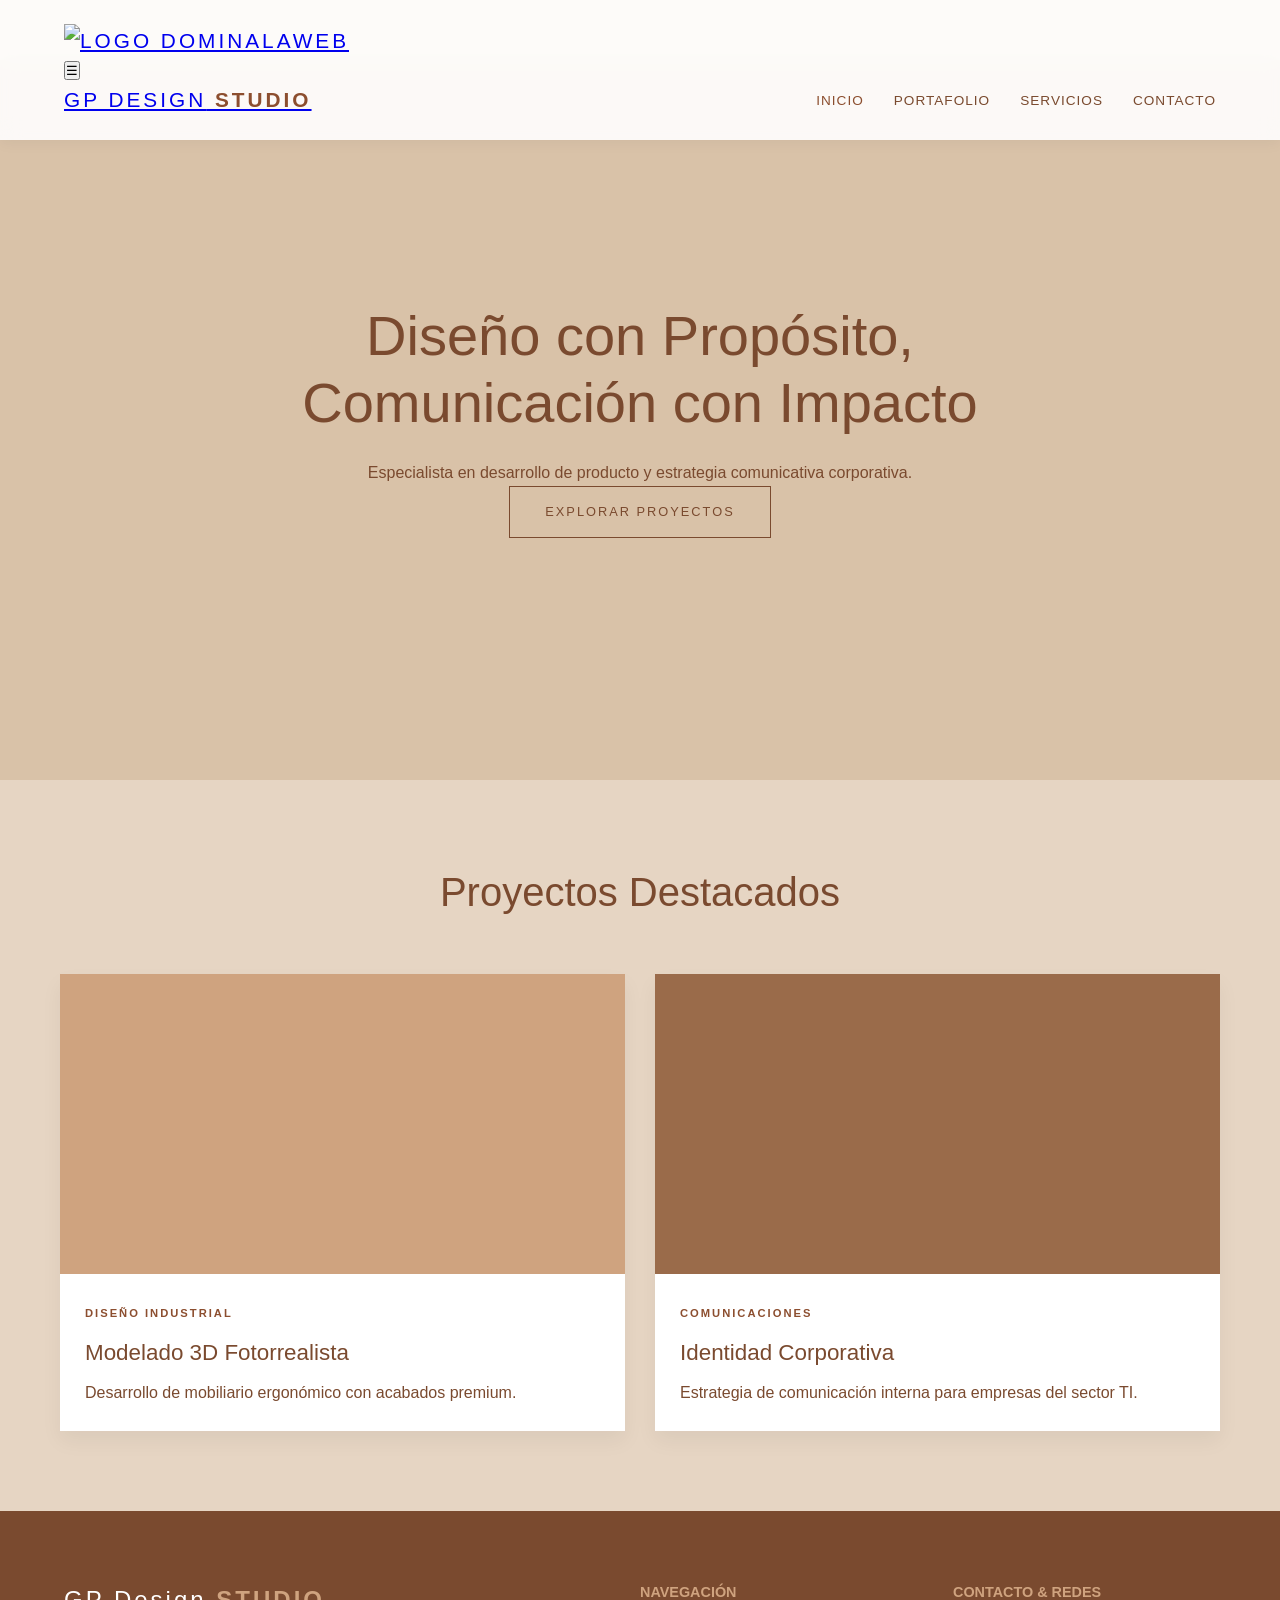
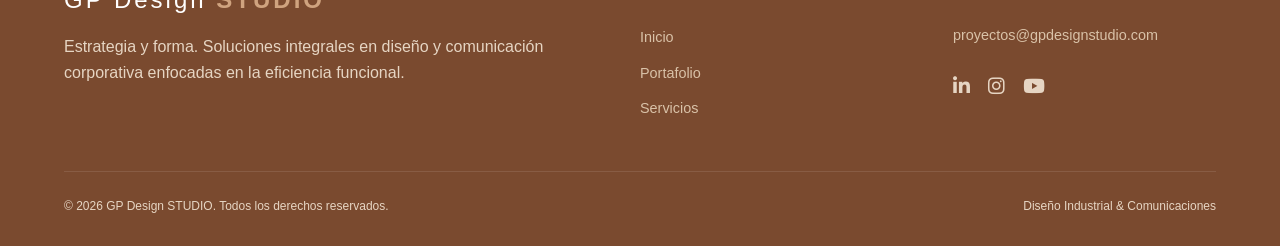
==== commit 89a3993a: "Add files via upload" ====
--- a/index.html
+++ b/index.html
@@ -10,7 +10,15 @@
 </head>
 <body>
 
-<header>
+ <header class="main-header">
+     <div class="logo">
+        <a href="index.html" class="nav__logo">
+            <img src="assets/images/logo-page.webp" alt="Logo DominaLaWeb" class="nav__logo-img">
+        </a>
+        </div>
+        <button class="menu-toggle" aria-label="Abrir Menú">
+            ☰
+        </button>
     <nav class="contenedor-nav">
         <a href="index.html" class="logo">GP Design<span> STUDIO</span></a>
         <ul class="nav-links">
@@ -19,9 +27,6 @@
             <li><a href="servicios.html">Servicios</a></li>
             <li><a href="contacto.html">Contacto</a></li>
         </ul>
-        <div class="nav__toggle" id="nav-toggle">
-                <i class="fas fa-bars"></i>
-            </div>
     </nav>
 </header>
 
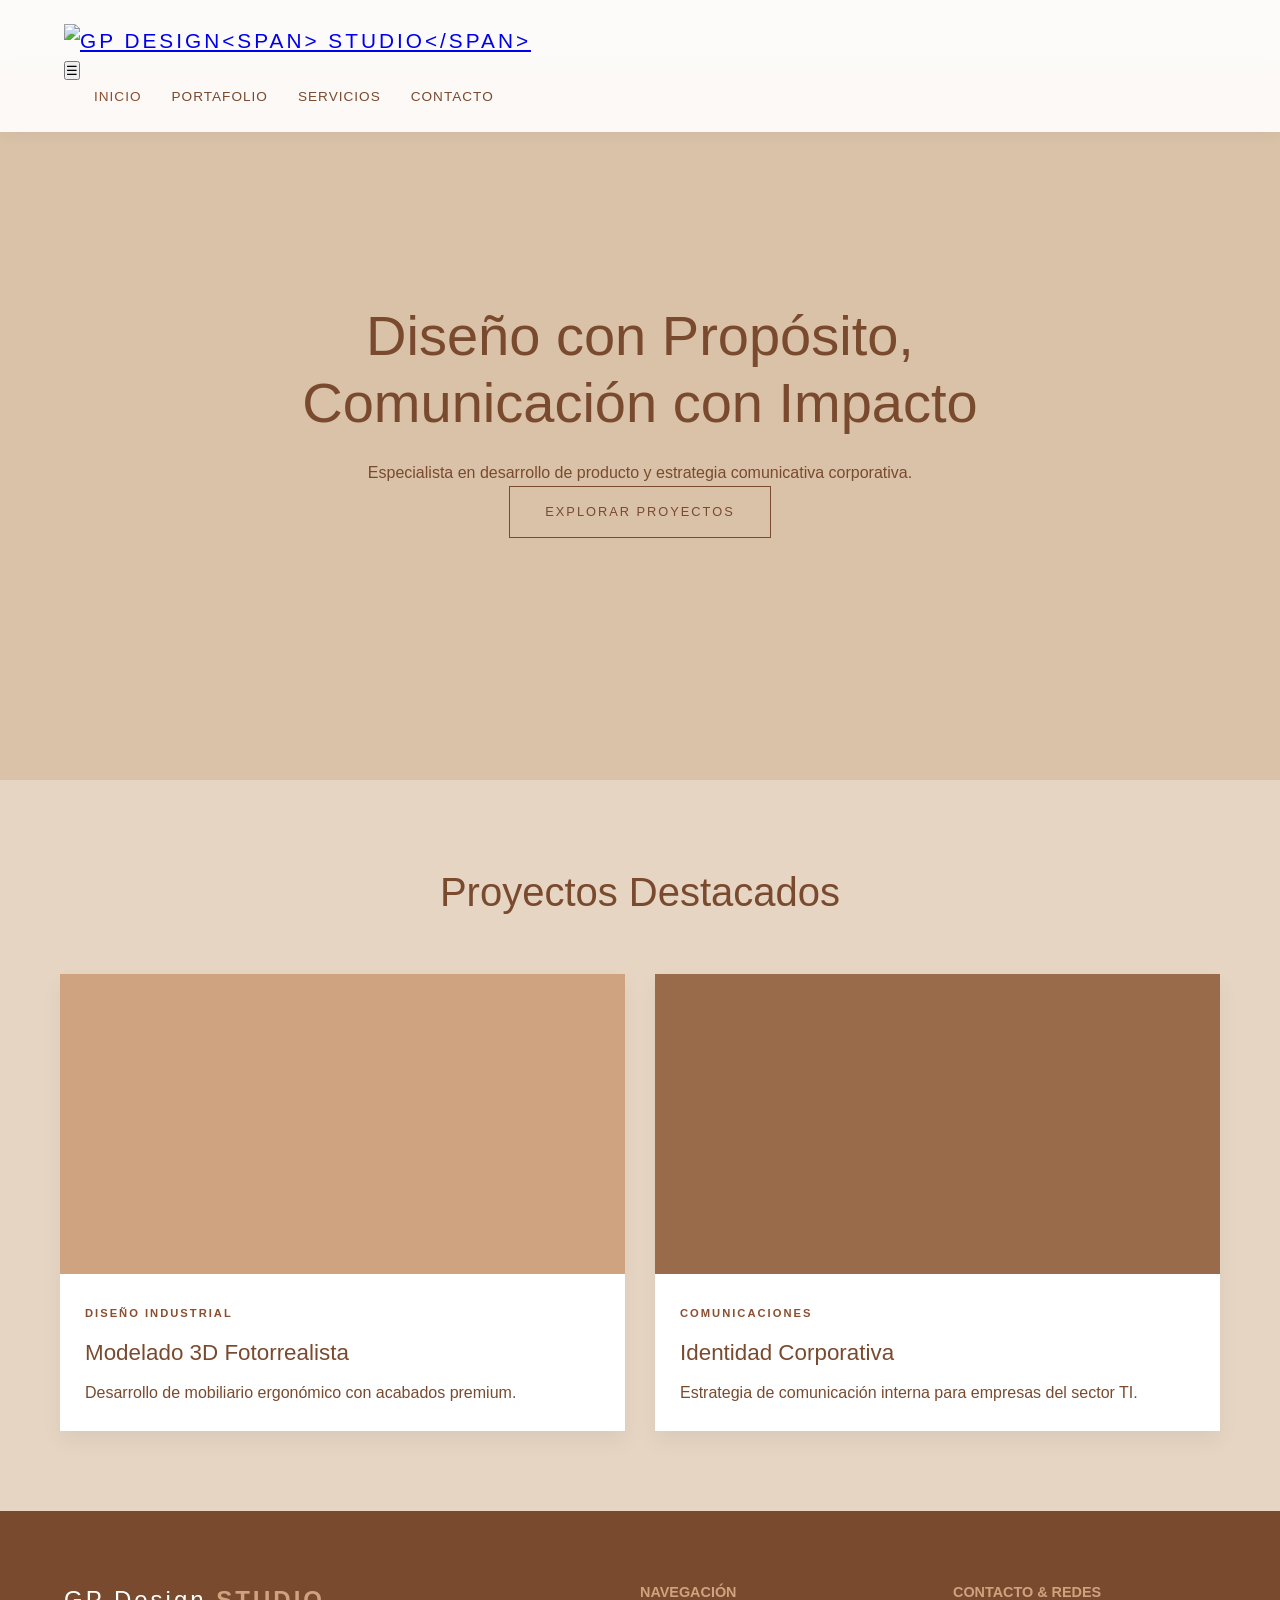
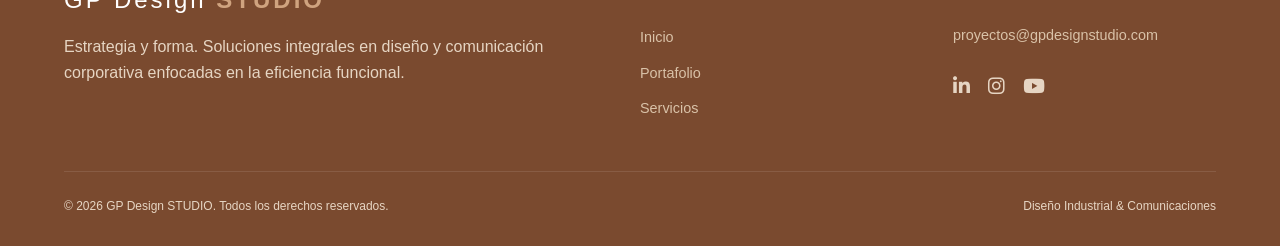
==== commit b5ad4401: "Update index.html" ====
--- a/index.html
+++ b/index.html
@@ -13,14 +13,13 @@
  <header class="main-header">
      <div class="logo">
         <a href="index.html" class="nav__logo">
-            <img src="assets/images/logo-page.webp" alt="Logo DominaLaWeb" class="nav__logo-img">
+            <img src="assets/images/logo-page.webp" alt="GP Design<span> STUDIO</span>" class="nav__logo-img">
         </a>
         </div>
         <button class="menu-toggle" aria-label="Abrir Menú">
             ☰
         </button>
     <nav class="contenedor-nav">
-        <a href="index.html" class="logo">GP Design<span> STUDIO</span></a>
         <ul class="nav-links">
             <li><a href="index.html" class="active">Inicio</a></li>
             <li><a href="portafolio.html">Portafolio</a></li>
@@ -98,4 +97,4 @@
 
     <script src="script.js"></script>
 </body>
-</html>+</html>
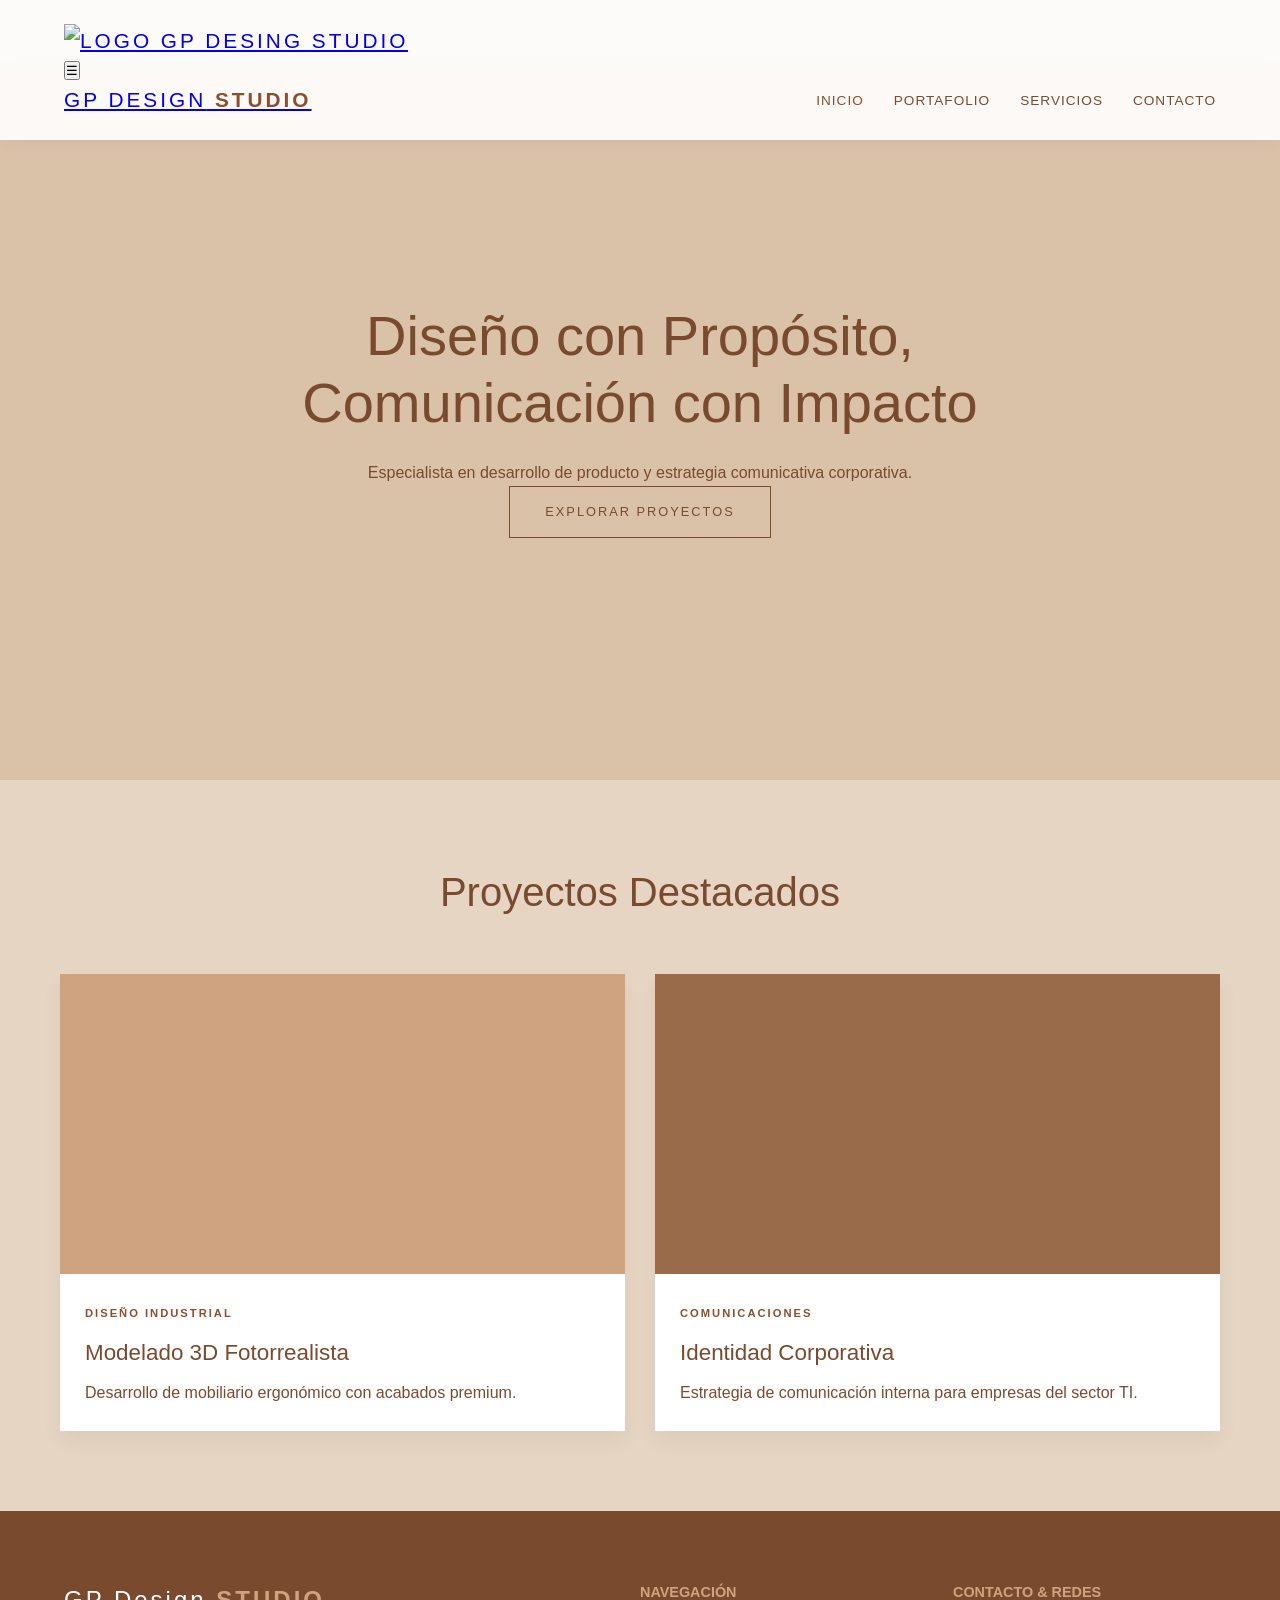
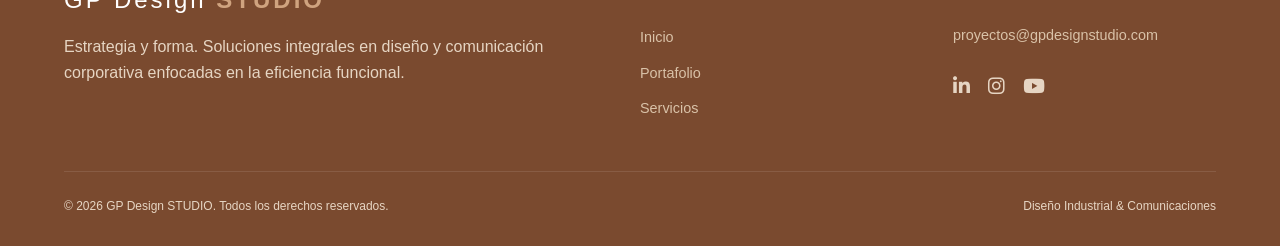
==== commit 7c366f1f: "Update index.html" ====
--- a/index.html
+++ b/index.html
@@ -13,13 +13,14 @@
  <header class="main-header">
      <div class="logo">
         <a href="index.html" class="nav__logo">
-            <img src="assets/images/logo-page.webp" alt="GP Design<span> STUDIO</span>" class="nav__logo-img">
+            <img src="assets/images/logo-page.webp" alt="Logo GP Desing STUDIO" class="nav__logo-img">
         </a>
         </div>
         <button class="menu-toggle" aria-label="Abrir Menú">
             ☰
         </button>
     <nav class="contenedor-nav">
+        <a href="index.html" class="logo">GP Design<span> STUDIO</span></a>
         <ul class="nav-links">
             <li><a href="index.html" class="active">Inicio</a></li>
             <li><a href="portafolio.html">Portafolio</a></li>
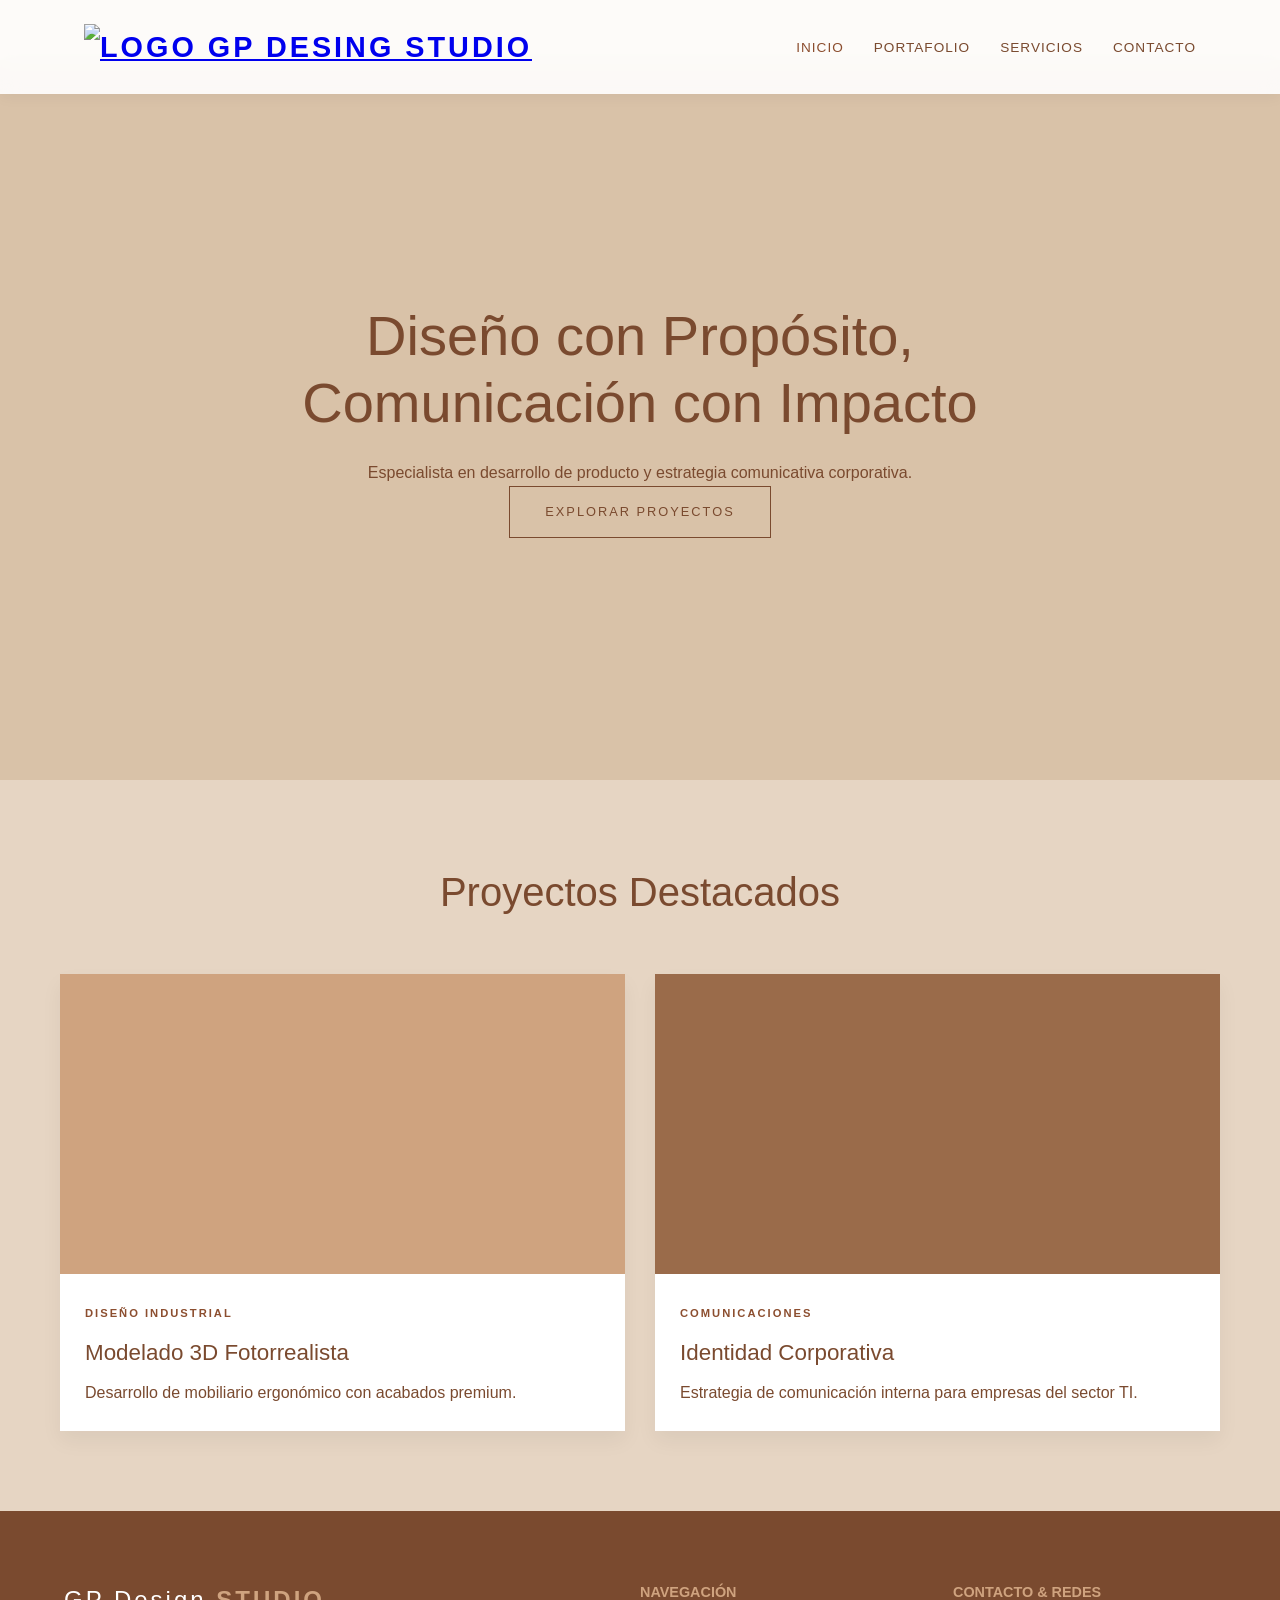
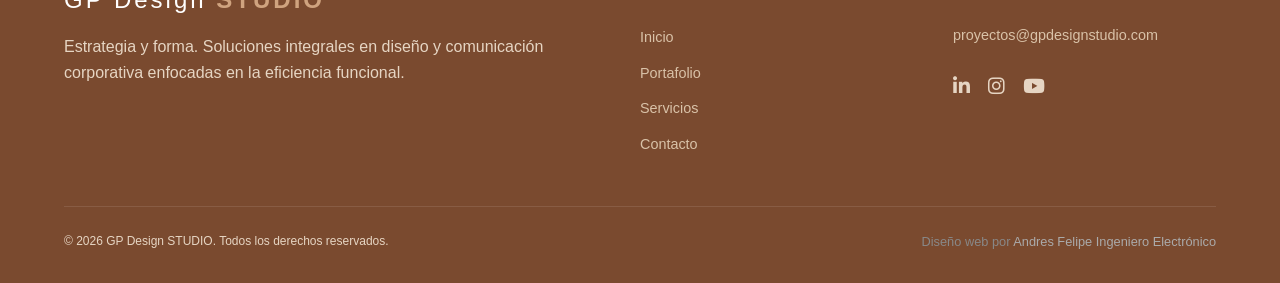
==== commit 04cc9c4a: "Add files via upload" ====
--- a/index.html
+++ b/index.html
@@ -10,26 +10,23 @@
 </head>
 <body>
 
- <header class="main-header">
-     <div class="logo">
-        <a href="index.html" class="nav__logo">
-            <img src="assets/images/logo-page.webp" alt="Logo GP Desing STUDIO" class="nav__logo-img">
-        </a>
-        </div>
-        <button class="menu-toggle" aria-label="Abrir Menú">
-            ☰
-        </button>
-    <nav class="contenedor-nav">
-        <a href="index.html" class="logo">GP Design<span> STUDIO</span></a>
-        <ul class="nav-links">
-            <li><a href="index.html" class="active">Inicio</a></li>
+    <header>
+        <nav class="contenedor">
+            <a href="#inicio"><img src="images/logo.webp"
+                    alt="Logo GP Desing STUDIO"
+                    class="logo"></a>
+            <button class="menu-hamburguesa" id="menu-toggle" aria-label="Abrir menú de navegación">
+                <span class="barra"></span><span class="barra"></span><span class="barra"></span>
+            </button>
+            <ul class="nav-menu" id="nav-menu">
+                <li><a href="index.html" class="active">Inicio</a></li>
             <li><a href="portafolio.html">Portafolio</a></li>
             <li><a href="servicios.html">Servicios</a></li>
             <li><a href="contacto.html">Contacto</a></li>
-        </ul>
-    </nav>
-</header>
-
+            </ul>
+        </nav>
+    </header>
+ 
     <main>
         <section class="hero">
             <div class="hero-content">
@@ -76,6 +73,7 @@
                 <li><a href="index.html">Inicio</a></li>
                 <li><a href="portafolio.html">Portafolio</a></li>
                 <li><a href="servicios.html">Servicios</a></li>
+                <li><a href="contacto.html">Contacto</a></li>
             </ul>
         </div>
         <div class="footer-col">
@@ -92,10 +90,11 @@
     </div>
     <div class="footer-bottom">
         <p>&copy; 2026 GP Design STUDIO. Todos los derechos reservados.</p>
-        <p>Diseño Industrial & Comunicaciones</p>
+        <p class="developer-credit">Diseño web por <a href="https://afc7.github.io/afcaro7.github.io/" target="_blank">Andres Felipe Ingeniero Electrónico</a></p>
+    </div>
     </div>
 </footer>
 
     <script src="script.js"></script>
 </body>
-</html>
+</html>
--- a/style.css
+++ b/style.css
@@ -660,12 +660,222 @@
     letter-spacing: 4px;
 }
 
-/* RESPONSIVO */
-@media (max-width: 900px) {
-    .contact-container {
-        grid-template-columns: 1fr;
-    }
-    .contact-form-wrapper {
-        padding: 30px;
-    }
+/* ======== MENÚ MÓVIL Y ESTILOS RESPONSIVE GLOBALES ======== */
+.menu-hamburguesa {
+    display: flex;
+    flex-direction: column;
+    justify-content: space-around;
+    width: 30px;
+    height: 25px;
+    background: transparent;
+    border: none;
+    cursor: pointer;
+    padding: 0;
+    z-index: 101;
+}
+
+.menu-hamburguesa .barra {
+    display: block;
+    width: 100%;
+    height: 3px;
+    background-color: var(--color-texto);
+    border-radius: 5px;
+    transition: all 0.3s ease-in-out;
+}
+
+.menu-hamburguesa.abierto .barra:nth-child(1) {
+    transform: rotate(45deg) translate(5px, 5px);
+}
+
+.menu-hamburguesa.abierto .barra:nth-child(2) {
+    opacity: 0;
+}
+
+.menu-hamburguesa.abierto .barra:nth-child(3) {
+    transform: rotate(-45deg) translate(7px, -6px);
+}
+
+@media (min-width: 769px) {
+    .menu-hamburguesa {
+        display: none;
+    }
+
+    .nav-menu {
+        display: flex;
+    }
+
+    .somos-layout {
+        flex-direction: row;
+    }
+}
+
+@media (min-width: 992px) {
+    .servicios-grid {
+        grid-template-columns: repeat(2, 1fr);
+    }
+}
+
+@media (max-width: 768px) {
+    .nav-menu.abierto {
+        display: flex;
+        position: fixed;
+        top: 82px;
+        left: 0;
+        width: 100%;
+        height: calc(100vh - 82px);
+        background-color: rgba(255, 255, 255, 0.98);
+        flex-direction: column;
+        align-items: center;
+        justify-content: center;
+        gap: 30px;
+    }
+
+    .nav-menu li a {
+        font-size: 1.5rem;
+    }
+
+    #inicio h1 {
+        font-size: 2.5rem;
+        line-height: 1.3;
+    }
+
+    #inicio p {
+        font-size: 1.1rem;
+    }
+
+    main h2 {
+        font-size: 2.2rem;
+    }
+
+    .somos-layout {
+        flex-direction: column;
+    }
+
+    .categoria-servicio {
+        padding: 20px;
+    }
+
+    .categoria-servicio h3 {
+        font-size: 1.6rem;
+    }
+
+    .servicio-texto h4 {
+        font-size: 1rem;
+    }
+
+    .servicio-texto p {
+        font-size: 0.9rem;
+    }
+
+    .lightbox-content {
+        max-width: 95%;
+        max-height: 70%;
+    }
+
+    .close-btn {
+        top: 10px;
+        right: 20px;
+        font-size: 30px;
+    }
+
+    .prev,
+    .next {
+        font-size: 24px;
+        padding: 8px;
+    }
+}
+/* ==================================== */
+
+/* 2. ENCABEZADO Y NAVEGACIÓN           */
+
+/* ==================================== */
+
+
+.contenedor {
+    max-width: 1200px;
+    margin: 0 auto;
+    padding: 0 20px;
+}
+
+.main-header {
+
+    background-color: var(--color-card-bg);
+
+    border-bottom: 1px solid var(--color-border);
+
+    padding: 15px 20px;
+
+    display: flex;
+
+    justify-content: space-between;
+
+    align-items: center;
+
+}
+
+
+.logo {
+
+    font-size: 1.8rem;
+
+    font-weight: 600;
+
+    color: var(--color-primary);
+
+}
+.nav__logo {
+    display: flex;
+    align-items: center;
+}
+
+.nav__logo-img {
+    height: 60px;
+    width: auto;
+}
+
+
+.main-nav ul {
+
+    list-style: none;
+
+    display: flex;
+
+    gap: 25px;
+
+}
+
+
+.main-nav a {
+
+    /* text-decoration: none; */
+
+    color: var(--color-text-dark);
+
+    font-weight: 400;
+
+    padding-bottom: 5px;
+
+    transition: color 0.3s, border-bottom 0.3s;
+
+}
+
+
+.main-nav a:hover,
+.main-nav a.active {
+
+    color: var(--color-primary);
+}
+.developer-credit {
+    font-size: 0.8rem;
+    color: #888;
+}
+
+.developer-credit a {
+    color: #aaa;
+    text-decoration: none;
+    transition: color 0.3s;
+}
+
+.developer-credit a:hover {
+    color: white;
 }
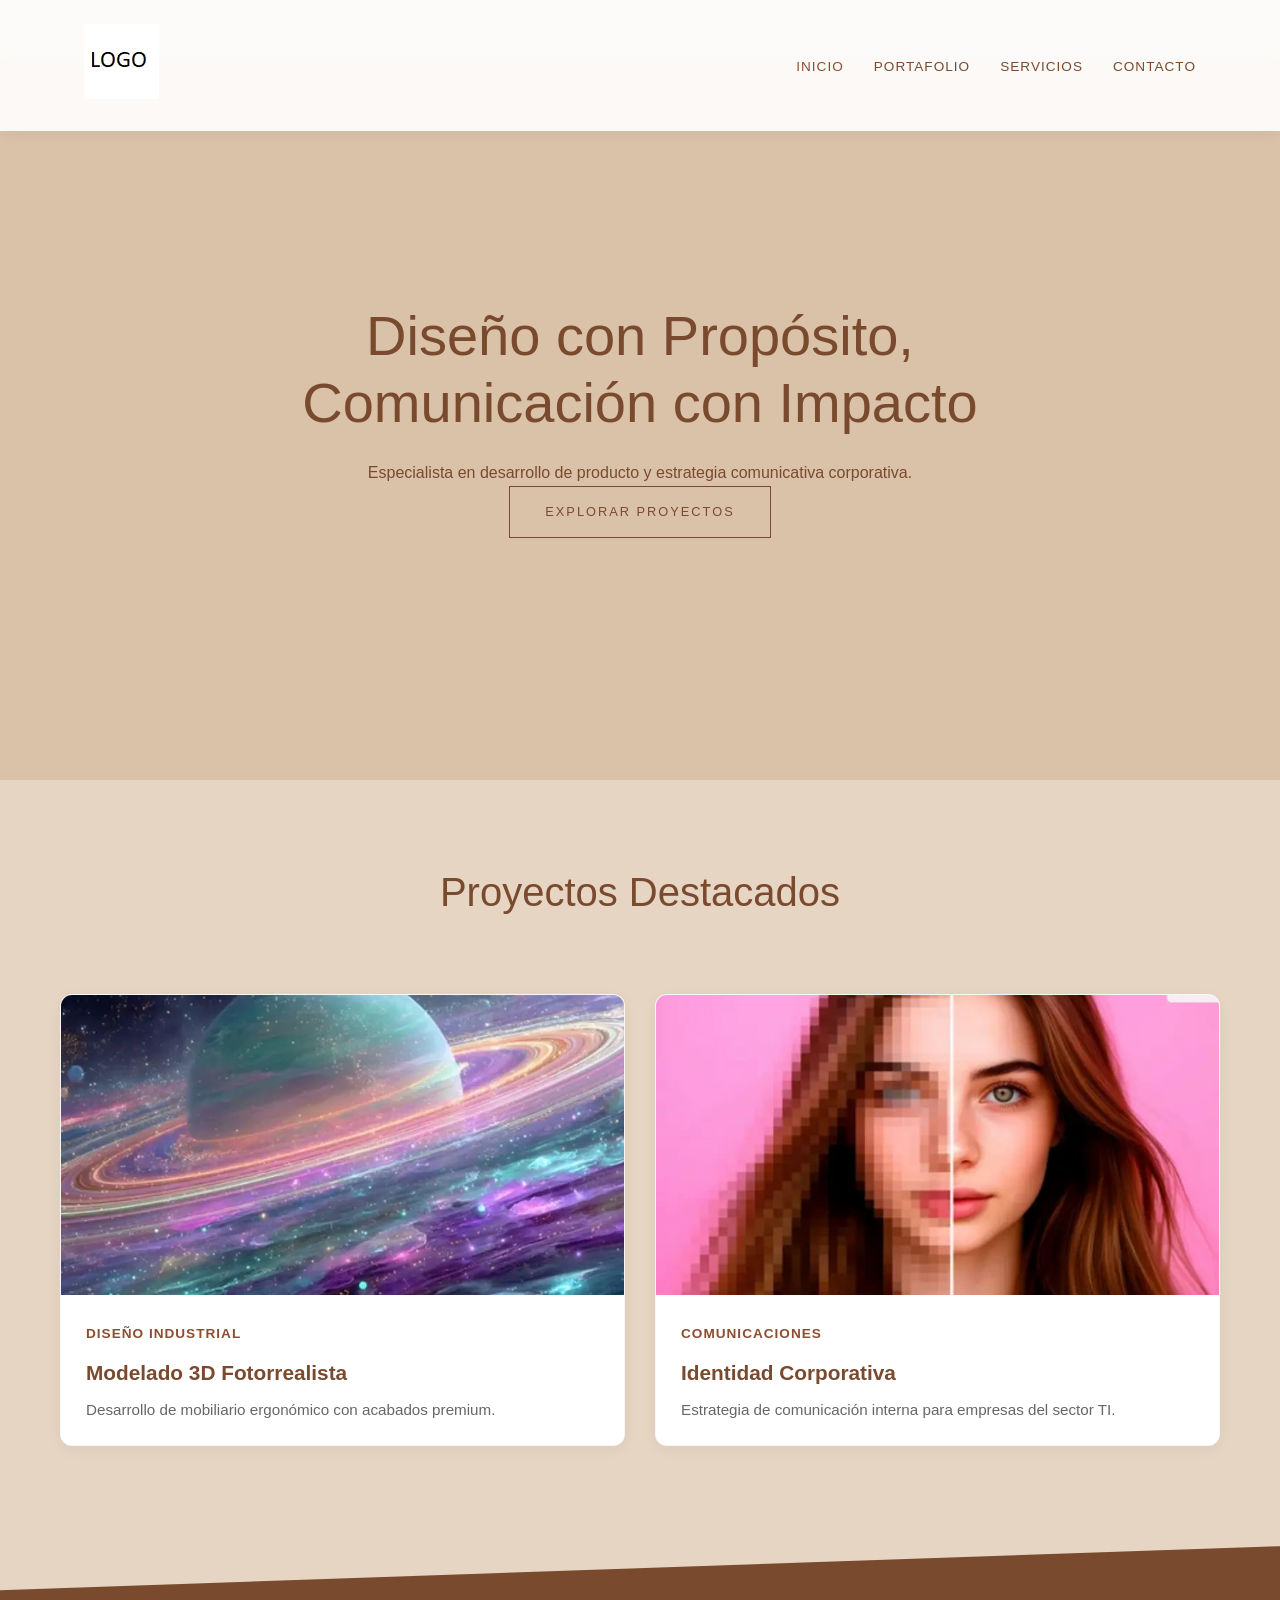
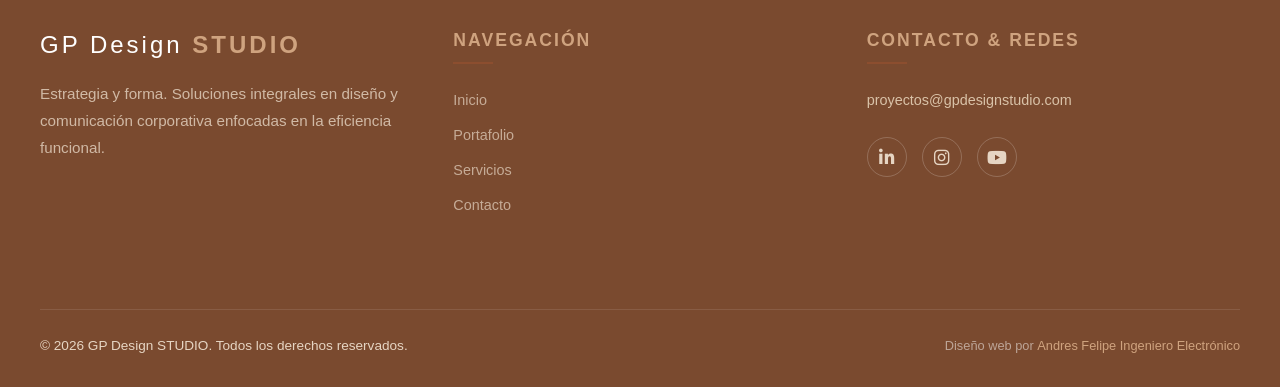
==== commit 7578427e: "Add files via upload" ====
--- a/index.html
+++ b/index.html
@@ -37,26 +37,33 @@
         </section>
 
         <section id="proyectos" class="content">
-            <h2 class="section-title">Proyectos Destacados</h2>
-            <div class="projects-grid">
-                <div class="project-card">
-                    <div class="project-img" style="background-color: var(--arena);"></div>
-                    <div class="project-info">
-                        <span>Diseño Industrial</span>
-                        <h3>Modelado 3D Fotorrealista</h3>
-                        <p>Desarrollo de mobiliario ergonómico con acabados premium.</p>
-                    </div>
-                </div>
-                <div class="project-card">
-                    <div class="project-img" style="background-color: var(--marron-medio);"></div>
-                    <div class="project-info">
-                        <span>Comunicaciones</span>
-                        <h3>Identidad Corporativa</h3>
-                        <p>Estrategia de comunicación interna para empresas del sector TI.</p>
-                    </div>
-                </div>
+    <h2 class="section-title">Proyectos Destacados</h2>
+    <div class="projects-grid">
+        
+        <div class="project-card" onclick="location.href='proyecto-industrial.html'">
+            <div class="project-img">
+                <img src="images/proyecto-industrial.webp" alt="Modelado 3D de mobiliario ergonómico">
             </div>
-        </section>
+            <div class="project-info">
+                <span>Diseño Industrial</span>
+                <h3>Modelado 3D Fotorrealista</h3>
+                <p>Desarrollo de mobiliario ergonómico con acabados premium.</p>
+            </div>
+        </div>
+
+        <div class="project-card" onclick="location.href='proyecto-identidad.html'">
+            <div class="project-img">
+                <img src="images/proyecto-identidad.webp" alt="Identidad Corporativa sector TI">
+            </div>
+            <div class="project-info">
+                <span>Comunicaciones</span>
+                <h3>Identidad Corporativa</h3>
+                <p>Estrategia de comunicación interna para empresas del sector TI.</p>
+            </div>
+        </div>
+
+    </div>
+</section>
     </main>
 
 <link rel="stylesheet" href="https://cdnjs.cloudflare.com/ajax/libs/font-awesome/6.4.2/css/all.min.css">
--- a/style.css
+++ b/style.css
@@ -119,40 +119,160 @@
     text-align: center;
 }
 
+/* ============================================
+   EFECTOS EN PROYECTOS (Hover & Touch)
+   ============================================ */
+
 .projects-grid {
     display: grid;
-    grid-template-columns: repeat(auto-fit, minmax(350px, 1fr));
+    grid-template-columns: repeat(auto-fit, minmax(300px, 1fr));
     gap: 30px;
+    padding: 20px 0;
 }
 
 .project-card {
     background: var(--blanco);
+    border-radius: 12px;
     overflow: hidden;
-    transition: all 0.4s ease;
-    box-shadow: 0 10px 20px rgba(0,0,0,0.05);
-}
-
-.project-card:hover { transform: translateY(-10px); box-shadow: 0 15px 30px rgba(0,0,0,0.1); }
-
+    box-shadow: 0 4px 15px rgba(0,0,0,0.05);
+    transition: all 0.4s cubic-bezier(0.25, 0.46, 0.45, 0.94); /* Movimiento suave */
+    cursor: pointer;
+    position: relative;
+    border: 1px solid rgba(0,0,0,0.03);
+}
+
+/* Imagen del proyecto */
 .project-img {
     height: 300px;
     width: 100%;
-    transition: transform 0.5s ease;
-}
-
-.project-card:hover .project-img { transform: scale(1.05); }
-
-.project-info { padding: 25px; }
+    overflow: hidden; /* Corta lo que sobresalga del zoom */
+    position: relative;
+    background-color: var(--beige); /* Color de carga mientras baja la imagen */
+}
+
+.project-img img {
+    width: 100%;
+    height: 100%;
+    object-fit: cover; /* Ajusta la imagen sin estirarla */
+    display: block;
+    transition: transform 0.5s ease; /* Suaviza el zoom del hover */
+}
+
+/* El efecto hover ahora se aplica directamente a la etiqueta img */
+.project-card:hover .project-img img {
+    transform: scale(1.1);
+}
+
+/* Efecto de brillo/superposición al tocar o pasar el mouse */
+.project-img::after {
+    content: '';
+    position: absolute;
+    top: 0; left: 0; width: 100%; height: 100%;
+    background: linear-gradient(to bottom, transparent, rgba(0,0,0,0.2));
+    opacity: 0;
+    transition: opacity 0.3s ease;
+}
+/* Contenedor de la imagen */
+.project-img {
+    height: 300px;
+    width: 100%;
+    overflow: hidden;
+    position: relative;
+    background-color: var(--beige-muy-claro); /* Color de respaldo mientras carga */
+}
+
+/* Ajuste de la imagen real */
+.project-img img {
+    width: 100%;
+    height: 100%;
+    object-fit: cover; /* Evita que la foto se estire o se vea desproporcionada */
+    display: block;
+    transition: transform 0.6s cubic-bezier(0.165, 0.84, 0.44, 1);
+}
+
+/* Efecto Zoom al pasar el mouse en PC */
+@media (hover: hover) {
+    .project-card:hover .project-img img {
+        transform: scale(1.1);
+    }
+}
+
+/* Info del proyecto - Ajuste de espaciado */
+.project-info h3 {
+    margin: 8px 0;
+    font-size: 1.3rem;
+    color: var(--marron-oscuro);
+}
+
+.project-info p {
+    font-size: 0.9rem;
+    color: var(--marron-medio);
+    line-height: 1.4;
+}
+/* --- EFECTO HOVER (PC) Y ACTIVE (MÓVIL) --- */
+
+@media (hover: hover) {
+    /* Solo se aplica en dispositivos con mouse (PC) */
+    .project-card:hover {
+        transform: translateY(-10px); /* La tarjeta sube */
+        box-shadow: 0 12px 30px rgba(122, 74, 47, 0.15); /* Sombra con tu color marrón */
+        border-color: var(--arena);
+    }
+
+    .project-card:hover .project-img {
+        transform: scale(1.05); /* La imagen se acerca un poco */
+    }
+
+    .project-card:hover .project-img::after {
+        opacity: 1;
+    }
+
+    .project-card:hover h3 {
+        color: var(--terracota); /* El título cambia a tu color de acento */
+    }
+}
+
+/* --- OPTIMIZACIÓN PARA TELÉFONOS (Touch) --- */
+@media (hover: none) {
+    /* Se aplica en pantallas táctiles */
+    .project-card:active {
+        transform: scale(0.98); /* Efecto de "presionado" al tocar */
+        background-color: #fcfcfc;
+    }
+    
+    .project-card:active .project-img {
+        filter: brightness(0.9);
+    }
+}
+
+/* Info del proyecto */
+.project-info {
+    padding: 25px;
+}
 
 .project-info span {
-    font-size: 0.7rem;
+    color: var(--terracota);
+    font-size: 0.85rem;
+    font-weight: 600;
     text-transform: uppercase;
-    color: var(--terracota);
-    letter-spacing: 2px;
-    font-weight: bold;
-}
-
-.project-info h3 { margin: 10px 0; font-weight: 500; font-size: 1.4rem; }
+    letter-spacing: 1px;
+}
+
+.project-info h3 {
+    margin: 10px 0;
+    transition: color 0.3s ease;
+}
+
+.project-info p {
+    font-size: 0.95rem;
+    color: #666;
+}
+@media (max-width: 480px) {
+    .projects-grid {
+        grid-template-columns: 1fr; /* Una sola columna en teléfonos pequeños */
+        gap: 20px;
+    }
+}
 
 /* --- FILTROS PORTAFOLIO --- */
 .filter-container { text-align: center; margin-bottom: 50px; margin-top: 100px; }
@@ -271,6 +391,13 @@
 /* ------------------------------------ */
 @media (max-width: 768px) {
     /* Aquí se aplican estilos solo para móviles */
+    .menu-hamburguesa {
+        display: none; /* Se muestra solo cuando la pantalla es menor a 768px */
+    }
+
+    .nav-menu {
+        display: none; /* Ocultamos el menú normal para usar el desplegable */
+    }
     .container {
         flex-direction: column; /* Apilar elementos en vertical */
     }
@@ -660,54 +787,7 @@
     letter-spacing: 4px;
 }
 
-/* ======== MENÚ MÓVIL Y ESTILOS RESPONSIVE GLOBALES ======== */
-.menu-hamburguesa {
-    display: flex;
-    flex-direction: column;
-    justify-content: space-around;
-    width: 30px;
-    height: 25px;
-    background: transparent;
-    border: none;
-    cursor: pointer;
-    padding: 0;
-    z-index: 101;
-}
-
-.menu-hamburguesa .barra {
-    display: block;
-    width: 100%;
-    height: 3px;
-    background-color: var(--color-texto);
-    border-radius: 5px;
-    transition: all 0.3s ease-in-out;
-}
-
-.menu-hamburguesa.abierto .barra:nth-child(1) {
-    transform: rotate(45deg) translate(5px, 5px);
-}
-
-.menu-hamburguesa.abierto .barra:nth-child(2) {
-    opacity: 0;
-}
-
-.menu-hamburguesa.abierto .barra:nth-child(3) {
-    transform: rotate(-45deg) translate(7px, -6px);
-}
-
-@media (min-width: 769px) {
-    .menu-hamburguesa {
-        display: none;
-    }
-
-    .nav-menu {
-        display: flex;
-    }
-
-    .somos-layout {
-        flex-direction: row;
-    }
-}
+
 
 @media (min-width: 992px) {
     .servicios-grid {
@@ -878,4 +958,364 @@
 
 .developer-credit a:hover {
     color: white;
+}
+/* ======== PIE DE PÁGINA PROFESIONAL ======== */
+footer {
+    background-color: var(--marron-oscuro); /* Fondo oscuro de la paleta */
+    color: var(--beige-muy-claro); /* Texto claro para legibilidad */
+    padding: 80px 0 30px 0;
+    clip-path: polygon(0 10%, 100% 0, 100% 100%, 0 100%); /* Manteniendo el estilo dinámico */
+}
+
+.footer-content {
+    display: grid;
+    grid-template-columns: repeat(auto-fit, minmax(250px, 1fr));
+    gap: 40px;
+    padding-bottom: 40px;
+}
+
+.footer-col h4 {
+    color: var(--arena); /* Color dorado/arena para títulos */
+    font-size: 1.1rem;
+    text-transform: uppercase;
+    letter-spacing: 2px;
+    margin-bottom: 25px;
+    position: relative;
+    padding-bottom: 10px;
+}
+
+.footer-col h4::after {
+    content: '';
+    position: absolute;
+    left: 0;
+    bottom: 0;
+    width: 40px;
+    height: 2px;
+    background-color: var(--terracota); /* Detalle en terracota */
+}
+
+.footer-col p {
+    font-size: 0.95rem;
+    line-height: 1.8;
+    opacity: 0.8;
+}
+
+.footer-col ul {
+    list-style: none;
+    padding: 0;
+}
+
+.footer-col ul li {
+    margin-bottom: 12px;
+    display: flex;
+    align-items: center;
+}
+
+.footer-col ul li i {
+    margin-right: 12px;
+    color: var(--terracota); /* Iconos resaltados */
+}
+
+.footer-col ul li a {
+    color: var(--beige-muy-claro);
+    text-decoration: none;
+    opacity: 0.7;
+    transition: all 0.3s ease;
+}
+
+.footer-col ul li a:hover {
+    color: var(--blanco);
+    opacity: 1;
+    padding-left: 8px;
+}
+
+.footer-social {
+    margin-top: 25px;
+    display: flex;
+    gap: 15px;
+}
+
+.footer-social a {
+    display: flex;
+    justify-content: center;
+    align-items: center;
+    width: 40px;
+    height: 40px;
+    border: 1px solid rgba(255, 255, 255, 0.2);
+    border-radius: 50%;
+    color: var(--beige-muy-claro);
+    text-decoration: none;
+    font-size: 1.1rem;
+    transition: all 0.4s cubic-bezier(0.175, 0.885, 0.32, 1.275);
+}
+
+.footer-social a:hover {
+    color: var(--blanco);
+    background-color: var(--terracota);
+    border-color: var(--terracota);
+    transform: translateY(-5px);
+}
+
+.footer-bottom {
+    display: flex;
+    flex-wrap: wrap;
+    justify-content: space-between;
+    align-items: center;
+    gap: 15px;
+    border-top: 1px solid rgba(255, 255, 255, 0.1);
+    padding-top: 25px;
+    font-size: 0.85rem;
+}
+
+.developer-credit {
+    color: rgba(255, 255, 255, 0.5);
+}
+
+.developer-credit a {
+    color: var(--arena);
+    text-decoration: none;
+    font-weight: 500;
+}
+
+.developer-credit a:hover {
+    text-decoration: underline;
+}
+
+/* ======== MENÚ MÓVIL Y RESPONSIVE AJUSTADO ======== */
+/* ======== 1. ESTADO POR DEFECTO (Escritorio/PC) ======== */
+.menu-hamburguesa {
+    display: none; /* <--- Se oculta en PC */
+    flex-direction: column;
+    justify-content: space-around;
+    width: 28px;
+    height: 20px;
+    background: transparent;
+    border: none;
+    cursor: pointer;
+    padding: 0;
+    z-index: 1100;
+}
+
+.menu-hamburguesa .barra {
+    display: block;
+    width: 100%;
+    height: 2px;
+    background-color: var(--marron-oscuro);
+    border-radius: 2px;
+    transition: all 0.3s ease;
+}
+
+/* ======== 2. ESTADO PARA MÓVIL (Pantallas pequeñas) ======== */
+@media (max-width: 768px) {
+    .menu-hamburguesa {
+        display: flex; /* <--- Solo aquí se vuelve a activar */
+    }
+
+    .nav-menu {
+        display: none; /* Ocultamos el menú de texto para que no estorbe */
+        position: fixed;
+        top: 0;
+        left: 0;
+        width: 100%;
+        height: 100vh;
+        background-color: rgba(255, 255, 255, 0.98);
+        flex-direction: column;
+        align-items: center;
+        justify-content: center;
+        gap: 30px;
+        z-index: 1000;
+    }
+
+    .nav-menu.abierto {
+        display: flex !important; /* Se muestra cuando el JS añade la clase */
+    }
+}
+
+/* ======== 3. SEGURO PARA PC (Basado en tu archivo "styleotro.css") ======== */
+@media (min-width: 769px) {
+    .menu-hamburguesa {
+        display: none !important; /* Refuerza que en PC NUNCA se vea */
+    }
+    .nav-menu {
+        display: flex !important; /* Refuerza que en PC el menú siempre esté visible */
+    }
+}
+
+/* Animación de hamburguesa a X */
+.menu-hamburguesa.abierto .barra:nth-child(1) {
+    transform: translateY(9px) rotate(45deg);
+}
+
+.menu-hamburguesa.abierto .barra:nth-child(2) {
+    opacity: 0;
+}
+
+.menu-hamburguesa.abierto .barra:nth-child(3) {
+    transform: translateY(-9px) rotate(-45deg);
+}
+
+@media (max-width: 768px) {
+    .nav-menu {
+        display: none; /* Se controla vía JS con la clase .abierto */
+        position: fixed;
+        top: 0;
+        left: 0;
+        width: 100%;
+        height: 100vh;
+        background-color: rgba(255, 255, 255, 0.98);
+        backdrop-filter: blur(10px);
+        flex-direction: column;
+        align-items: center;
+        justify-content: center;
+        gap: 35px;
+        z-index: 1000;
+    }
+
+    .nav-menu.abierto {
+        display: flex;
+    }
+
+    .nav-menu li a {
+        font-size: 1.4rem;
+        color: var(--marron-oscuro);
+        font-weight: 500;
+    }
+
+    .nav-menu li a.active {
+        color: var(--terracota);
+    }
+
+    /* Ajustes de títulos en móvil */
+    .hero h1, .section-title {
+        font-size: 2.2rem !important;
+    }
+
+    /* Grillas a 1 columna */
+    .projects-grid, 
+    .services-grid, 
+    .contact-container {
+        grid-template-columns: 1fr !important;
+        padding: 0 20px;
+    }
+}
+/* --- ESTILOS PÁGINA DE DETALLE --- */
+.detalle-container {
+    padding-top: 120px;
+    padding-bottom: 60px;
+}
+
+.detalle-header {
+    margin-bottom: 40px;
+    text-align: center;
+}
+
+.detalle-header span {
+    color: var(--terracota);
+    text-transform: uppercase;
+    letter-spacing: 2px;
+    font-weight: bold;
+    font-size: 0.9rem;
+}
+
+/* --- LÓGICA DEL CARRETE (SLIDER EN MÓVIL / GRID EN PC) --- */
+.proyecto-carrete {
+    margin: 40px 0;
+}
+
+.slider-wrapper {
+    display: grid; /* Por defecto en PC usamos cuadrícula */
+    grid-template-columns: repeat(auto-fit, minmax(450px, 1fr)); 
+    gap: 20px;
+    padding-bottom: 20px;
+}
+
+.slider-wrapper img {
+    width: 100%;
+    height: 450px;
+    object-fit: cover;
+    border-radius: 15px;
+    background-color: var(--beige);
+    box-shadow: 0 10px 25px rgba(0,0,0,0.1);
+    transition: transform 0.3s ease;
+}
+
+.slider-wrapper img:hover {
+    transform: scale(1.02); /* Efecto sutil al pasar el mouse en PC */
+}
+
+/* Ocultamos la instrucción de deslizar en PC */
+.slider-instruccion {
+    display: none;
+}
+
+/* --- CAMBIO EXCLUSIVO PARA MÓVIL (Mantenemos el movimiento) --- */
+@media (max-width: 768px) {
+  .slider-wrapper {
+    display: flex;
+    overflow-x: auto;
+    /* Esto habilita la barra de scroll en PC para que puedan moverla con el mouse */
+    scrollbar-width: thin; 
+    scrollbar-color: var(--arena) transparent;
+}
+
+/* Estilo de la barra para que no se vea fea en Chrome/PC */
+.slider-wrapper::-webkit-scrollbar {
+    height: 6px;
+    display: block; 
+}
+.slider-wrapper::-webkit-scrollbar-thumb {
+    background: var(--arena);
+    border-radius: 10px;
+}
+
+    .slider-instruccion {
+        display: block; /* Mostramos el texto de "Desliza" solo en móvil */
+        text-align: center;
+        font-size: 0.8rem;
+        color: var(--marron-claro);
+        margin-top: 15px;
+    }
+}
+
+/* --- INFO DEL PROYECTO --- */
+.detalle-info {
+    display: grid;
+    grid-template-columns: 2fr 1fr;
+    gap: 50px;
+    margin-top: 60px;
+}
+
+.info-stats {
+    background: white;
+    padding: 30px;
+    border-radius: 12px;
+    height: fit-content;
+}
+
+.stat-item {
+    margin-bottom: 15px;
+    border-bottom: 1px solid var(--beige-muy-claro);
+    padding-bottom: 10px;
+}
+
+/* --- RESPONSIVIDAD DEL DETALLE --- */
+@media (max-width: 768px) {
+    .slider-wrapper img {
+        flex: 0 0 90%; /* En móvil más pequeño, la foto es más ancha */
+        height: 300px;
+    }
+
+    .detalle-info {
+        grid-template-columns: 1fr; /* Una sola columna en móvil */
+    }
+
+    .detalle-header h1 {
+        font-size: 1.8rem;
+    }
+}
+
+@media (min-width: 1024px) {
+    .slider-wrapper img {
+        flex: 0 0 45%; /* En PC se ven casi 2 fotos y media al tiempo */
+    }
 }
